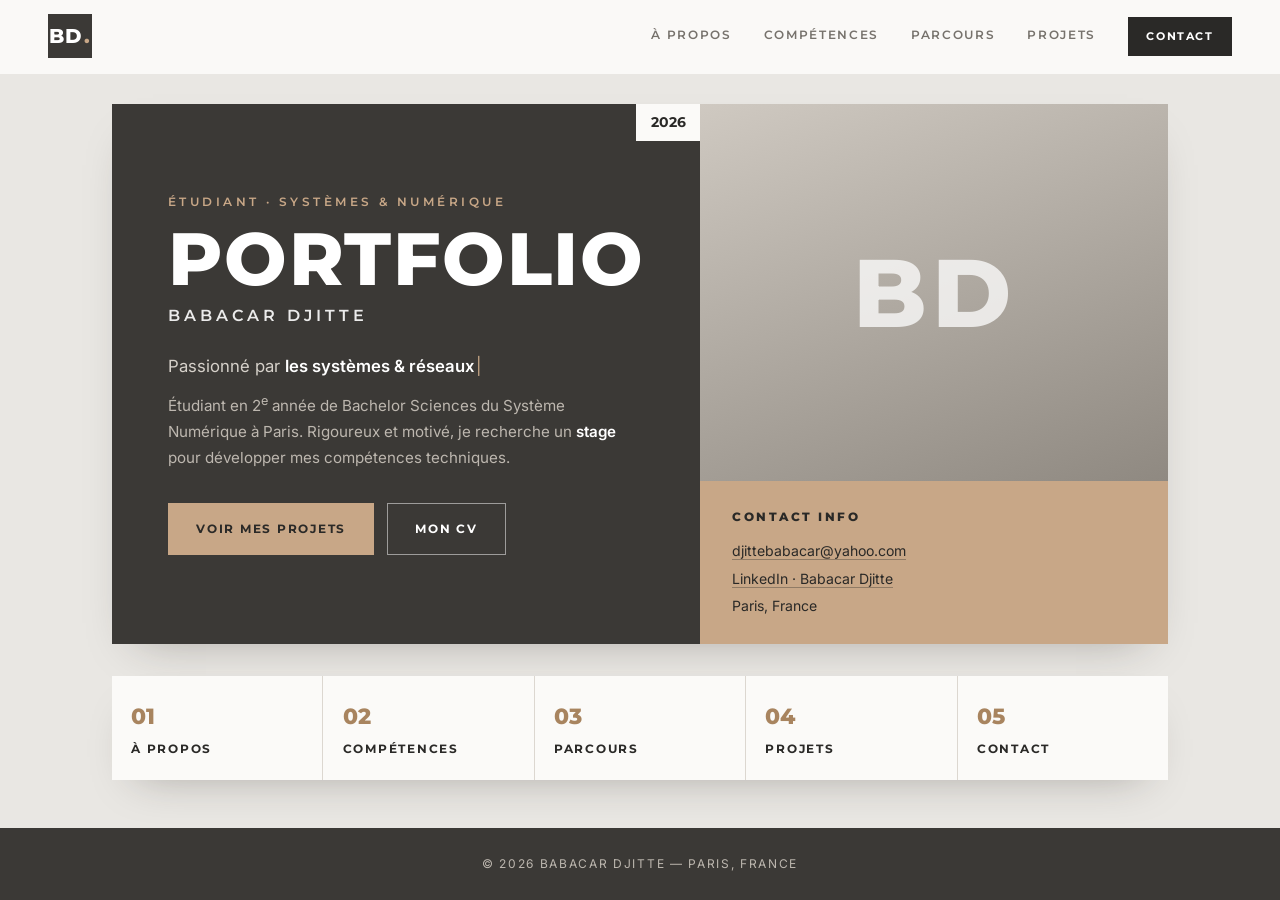
==== index.html @ 2a9e3a07 "Premier envoi du portfolio Site en six pages (accueil, à propos, compétences, parcours, projets, con" ====
<!doctype html>
<html lang="fr">
<head>
  <meta charset="utf-8">
  <meta name="viewport" content="width=device-width, initial-scale=1">
  <title>Babacar Djitte — Portfolio</title>
  <meta name="description" content="Portfolio de Babacar Djitte, étudiant en Bachelor Sciences du Système Numérique : systèmes & réseaux, développement, IA.">
  <link rel="preconnect" href="https://fonts.googleapis.com">
  <link rel="preconnect" href="https://fonts.gstatic.com" crossorigin>
  <link href="https://fonts.googleapis.com/css2?family=Inter:wght@400;500;600&family=Montserrat:wght@600;700;800&display=swap" rel="stylesheet">
  <link rel="stylesheet" href="style.css">
</head>
<body>
  <header class="nav">
    <a href="index.html" class="logo" aria-current="page">BD<span>.</span></a>
    <button class="nav-toggle" aria-label="Ouvrir le menu" aria-expanded="false"><span></span><span></span></button>
    <nav class="nav-links">
      <a href="apropos.html">À propos</a>
      <a href="competences.html">Compétences</a>
      <a href="parcours.html">Parcours</a>
      <a href="projets.html">Projets</a>
      <a href="contact.html" class="btn btn-small">Contact</a>
    </nav>
  </header>

  <main class="cover">
    <section class="cover-sheet">
      <div class="cover-dark">
        <span class="cover-year" id="cover-year">2026</span>
        <p class="eyebrow">Étudiant · Systèmes &amp; numérique</p>
        <h1>Portfolio</h1>
        <p class="cover-name">Babacar Djitte</p>
        <p class="hero-role">Passionné par <span class="typed" data-words='["les systèmes & réseaux","le développement web","l&apos;intelligence artificielle","le support IT"]'>les systèmes &amp; réseaux</span><span class="cursor">|</span></p>
        <p class="hero-text">
          Étudiant en 2<sup>e</sup> année de Bachelor Sciences du Système Numérique à Paris.
          Rigoureux et motivé, je recherche un <strong>stage</strong> pour développer mes compétences techniques.
        </p>
        <div class="hero-cta">
          <a href="projets.html" class="btn">Voir mes projets</a>
          <a href="cv.pdf" class="btn btn-ghost" download="CV_Babacar_Djitte.pdf">Mon CV</a>
        </div>
      </div>

      <div class="cover-side">
        <div class="cover-photo">
          <!-- Ajoute photo.jpg dans le dossier puis remplace la ligne suivante par :
               <img src="photo.jpg" alt="Babacar Djitte"> -->
          <span class="initials">BD</span>
        </div>
        <div class="cover-contact">
          <h3>Contact info</h3>
          <ul class="socials">
            <li><a href="mailto:djittebabacar@yahoo.com">djittebabacar@yahoo.com</a></li>
            <li><a href="https://www.linkedin.com/in/babacar-djitte-8b0a7b388/" target="_blank" rel="noopener">LinkedIn · Babacar Djitte</a></li>
            <li>Paris, France</li>
          </ul>
        </div>
      </div>
    </section>

    <nav class="home-menu" aria-label="Pages du portfolio">
      <a href="apropos.html"><span>01</span>À propos</a>
      <a href="competences.html"><span>02</span>Compétences</a>
      <a href="parcours.html"><span>03</span>Parcours</a>
      <a href="projets.html"><span>04</span>Projets</a>
      <a href="contact.html"><span>05</span>Contact</a>
    </nav>
  </main>

  <footer class="footer">
    <p>© <span id="year"></span> Babacar Djitte — Paris, France</p>
  </footer>
  <script src="script.js"></script>
</body>
</html>
---- style.css ----
/* =========================================================
   Portfolio Babacar Djitte — style « magazine »
   Fond clair, anthracite, accent sable, titres en majuscules
   ========================================================= */
:root {
  --bg: #e9e7e3;        /* fond gris clair autour des pages */
  --paper: #fbfaf8;     /* feuille */
  --ink: #2a2927;       /* texte principal */
  --dark: #3b3936;      /* blocs anthracite */
  --muted: #76726c;     /* texte secondaire */
  --accent: #c8a787;    /* sable */
  --accent-d: #a8845f;  /* sable foncé */
  --line: #dcd7d0;
  --max: 1120px;
  --font: "Inter", system-ui, sans-serif;
  --font-title: "Montserrat", "Inter", sans-serif;
  --shadow: 0 20px 45px -25px rgba(40, 35, 30, .35);
}

* { box-sizing: border-box; margin: 0; padding: 0; }
html { scroll-behavior: smooth; }
body {
  background: var(--bg);
  color: var(--ink);
  font-family: var(--font);
  line-height: 1.7;
  overflow-x: hidden;
  display: flex; flex-direction: column; min-height: 100vh;
}
main { flex: 1; }
a { color: inherit; text-decoration: none; }
ul, ol { list-style: none; }
img { max-width: 100%; display: block; }
strong { font-weight: 600; }
::selection { background: var(--accent); color: #fff; }

/* ===== Boutons ===== */
.btn {
  display: inline-block;
  padding: .9rem 1.7rem;
  background: var(--ink);
  color: #fff;
  font-family: var(--font-title);
  font-size: .78rem; font-weight: 700;
  letter-spacing: .14em; text-transform: uppercase;
  border: 1px solid var(--ink);
  transition: background .2s, color .2s, border-color .2s;
}
.btn:hover { background: var(--accent-d); border-color: var(--accent-d); }
.btn-ghost { background: transparent; color: inherit; border-color: currentColor; }
.btn-ghost:hover { background: #fff; color: var(--ink); border-color: #fff; }
.btn-small { padding: .55rem 1.1rem; font-size: .7rem; }
.btn-big { padding: 1.1rem 2.4rem; }

/* ===== Navigation ===== */
.nav {
  position: fixed; inset: 0 0 auto 0; z-index: 50;
  display: flex; align-items: center; justify-content: space-between;
  padding: .9rem clamp(1rem, 5vw, 3rem);
  background: rgba(251, 250, 248, .94);
  backdrop-filter: blur(10px);
  border-bottom: 1px solid transparent;
  transition: border-color .3s;
}
.nav.scrolled { border-color: var(--line); }
.logo {
  font-family: var(--font-title); font-weight: 800; font-size: 1.25rem; letter-spacing: .06em;
  display: inline-flex; align-items: center; justify-content: center;
  width: 44px; height: 44px; background: var(--dark); color: #fff;
}
.logo span { color: var(--accent); }
.nav-links { display: flex; align-items: center; gap: 2rem; }
.nav-links a:not(.btn) {
  font-family: var(--font-title); font-size: .74rem; font-weight: 600;
  letter-spacing: .14em; text-transform: uppercase; color: var(--muted);
  padding: .3rem 0; border-bottom: 2px solid transparent; transition: .2s;
}
.nav-links a:not(.btn):hover { color: var(--ink); }
.nav-links a.active { color: var(--ink); border-color: var(--accent); }
.nav-toggle { display: none; background: none; border: 0; cursor: pointer; width: 30px; height: 22px; position: relative; }
.nav-toggle span { position: absolute; left: 0; width: 100%; height: 2px; background: var(--ink); transition: .3s; }
.nav-toggle span:first-child { top: 5px; }
.nav-toggle span:last-child { bottom: 5px; }
.nav-toggle[aria-expanded="true"] span:first-child { top: 10px; transform: rotate(45deg); }
.nav-toggle[aria-expanded="true"] span:last-child { bottom: 10px; transform: rotate(-45deg); }

/* ===== Accueil : couverture façon magazine ===== */
.cover {
  max-width: var(--max);
  margin: 6.5rem auto 3rem;
  padding: 0 clamp(1rem, 4vw, 2rem);
}
.cover-sheet {
  display: grid; grid-template-columns: 1.15fr 1fr;
  background: var(--paper);
  box-shadow: var(--shadow);
  min-height: 540px;
}
.cover-dark {
  position: relative;
  background: var(--dark); color: #fff;
  padding: clamp(2rem, 5vw, 3.5rem);
  display: flex; flex-direction: column; justify-content: center;
}
.cover-year {
  position: absolute; top: 0; right: 0;
  background: var(--paper); color: var(--ink);
  font-family: var(--font-title); font-weight: 700; font-size: .85rem;
  padding: .45rem .9rem;
}
.eyebrow {
  font-family: var(--font-title); font-size: .72rem; font-weight: 600;
  letter-spacing: .3em; text-transform: uppercase; color: var(--accent);
}
.cover h1 {
  font-family: var(--font-title); font-weight: 800;
  font-size: clamp(2.6rem, 7vw, 4.6rem);
  line-height: 1; letter-spacing: .02em; text-transform: uppercase;
  margin: .6rem 0 .4rem;
}
.cover-name {
  font-family: var(--font-title); font-weight: 600; font-size: 1rem;
  letter-spacing: .25em; text-transform: uppercase; color: #fff; opacity: .9;
}
.hero-role { font-family: var(--font); font-weight: 400; font-size: 1.05rem; color: #d6d1ca; margin: 1.4rem 0 .6rem; }
.typed { color: #fff; font-weight: 600; }
.cursor { color: var(--accent); animation: blink 1s steps(1) infinite; margin-left: 2px; }
@keyframes blink { 50% { opacity: 0; } }
.hero-text { color: #bdb7af; font-size: .95rem; max-width: 460px; }
.hero-text strong { color: #fff; }
.hero-cta { display: flex; flex-wrap: wrap; gap: .8rem; margin-top: 2rem; }
.cover-dark .btn { background: var(--accent); border-color: var(--accent); color: var(--ink); }
.cover-dark .btn:hover { background: #fff; border-color: #fff; }
.cover-dark .btn-ghost { background: transparent; color: #fff; border-color: rgba(255,255,255,.5); }
.cover-dark .btn-ghost:hover { background: #fff; color: var(--ink); }

.cover-side { display: grid; grid-template-rows: 1fr auto; }
.cover-photo {
  background: linear-gradient(160deg, #cfc9c1, #8f8981);
  display: grid; place-items: center; position: relative; overflow: hidden;
}
.cover-photo img { width: 100%; height: 100%; object-fit: cover; filter: grayscale(1); }
.cover-photo .initials {
  font-family: var(--font-title); font-weight: 800; font-size: 6rem; color: rgba(255,255,255,.75); letter-spacing: .05em;
}
.cover-contact { background: var(--accent); color: var(--ink); padding: 1.6rem 2rem; }
.cover-contact h3 {
  font-family: var(--font-title); font-size: .78rem; font-weight: 800;
  letter-spacing: .2em; text-transform: uppercase; margin-bottom: .7rem;
}
.socials { display: grid; gap: .25rem; font-size: .88rem; }
.socials a { border-bottom: 1px solid rgba(42,41,39,.35); transition: border-color .2s; }
.socials a:hover { border-color: var(--ink); }

.home-menu {
  display: grid; grid-template-columns: repeat(5, 1fr);
  gap: 1px; background: var(--line);
  margin-top: 2rem; box-shadow: var(--shadow);
}
.home-menu a {
  background: var(--paper); padding: 1.3rem 1.2rem;
  font-family: var(--font-title); font-weight: 700; font-size: .78rem;
  letter-spacing: .14em; text-transform: uppercase; transition: .2s;
}
.home-menu a span { display: block; color: var(--accent-d); font-size: 1.4rem; font-weight: 800; letter-spacing: 0; margin-bottom: .2rem; }
.home-menu a:hover { background: var(--dark); color: #fff; }
.home-menu a:hover span { color: var(--accent); }

/* ===== Pages intérieures : une « double page » de magazine ===== */
.section {
  position: relative;
  max-width: var(--max);
  margin: 6.5rem auto 3rem;
  padding: clamp(2.4rem, 5vw, 4rem) clamp(1.4rem, 5vw, 4rem);
  background: var(--paper);
  box-shadow: var(--shadow);
}
/* Les deux bandes décoratives en haut de page (anthracite + sable) */
.section::before {
  content: ""; position: absolute; top: 0; left: clamp(1.4rem, 5vw, 4rem); right: clamp(1.4rem, 5vw, 4rem); height: 14px;
  background: linear-gradient(90deg, var(--dark) 0 32%, transparent 32% 75%, var(--accent) 75% 100%);
}
.section::after { content: ""; display: block; clear: both; }

.section-title {
  font-family: var(--font-title); font-weight: 800;
  font-size: clamp(1.6rem, 4vw, 2.3rem);
  text-transform: uppercase; letter-spacing: .04em; line-height: 1.1;
  display: flex; align-items: baseline; gap: .9rem;
  margin: .8rem 0 2.6rem;
}
.section-title span { color: var(--accent-d); font-size: .55em; letter-spacing: .1em; }
.section-title::after { content: ""; flex: 1; max-width: 220px; height: 2px; background: var(--accent); align-self: center; }
.section-title.center { justify-content: center; }
.section-title.center::after { display: none; }

.reveal { opacity: 0; transform: translateY(30px); transition: opacity .7s, transform .7s; }
.reveal.visible, .page .reveal { opacity: 1; transform: none; }

.card {
  background: #fff;
  border: 1px solid var(--line);
  padding: 1.6rem;
  transition: border-color .25s, box-shadow .25s;
}
.card:hover { border-color: var(--accent); box-shadow: 0 12px 30px -20px rgba(40,35,30,.4); }
.card h3 {
  font-family: var(--font-title); font-weight: 800; font-size: .85rem;
  letter-spacing: .16em; text-transform: uppercase; margin-bottom: 1rem;
  padding-bottom: .7rem; border-bottom: 2px solid var(--accent); display: inline-block;
}

/* ===== À propos ===== */
.about { display: grid; grid-template-columns: 1.4fr 1fr; gap: 3.5rem; align-items: center; }
.about-text p { color: var(--muted); margin-bottom: 1rem; }
.about-text strong { color: var(--ink); }
.stats { display: grid; grid-template-columns: repeat(3, 1fr); margin-top: 2rem; border-top: 1px solid var(--line); }
.stats div { padding: 1.2rem 1rem 0 0; }
.stats strong { display: block; font-family: var(--font-title); font-weight: 800; font-size: 2.4rem; color: var(--accent-d); line-height: 1; }
.stats span { color: var(--muted); font-size: .78rem; text-transform: uppercase; letter-spacing: .08em; }
.about-photo { position: relative; max-width: 330px; width: 100%; justify-self: center; }
.about-photo::before {
  content: ""; position: absolute; inset: 22px -22px -22px 22px; background: var(--accent); z-index: 0;
}
.about-photo img, .photo-placeholder { position: relative; z-index: 1; aspect-ratio: 4 / 5; width: 100%; object-fit: cover; filter: grayscale(1); }
.photo-placeholder {
  display: grid; place-items: center;
  background: linear-gradient(160deg, #57534e, var(--dark));
  font-family: var(--font-title); font-size: 4.5rem; font-weight: 800; color: rgba(255,255,255,.8);
}

/* ===== Compétences ===== */
.skills { display: grid; grid-template-columns: repeat(auto-fit, minmax(230px, 1fr)); gap: 1.2rem; }
.tags { display: flex; flex-wrap: wrap; gap: .45rem; }
.tags li {
  padding: .3rem .75rem; font-size: .8rem;
  background: var(--bg); color: var(--ink); border-left: 3px solid var(--accent);
}
.tags.small li { font-size: .72rem; padding: .2rem .6rem; }

/* ===== Parcours ===== */
.timeline { position: relative; padding-left: 2.2rem; border-left: 2px solid var(--line); }
.timeline li { position: relative; margin-bottom: 2.6rem; }
.timeline li:last-child { margin-bottom: 0; }
.timeline li::before {
  content: ""; position: absolute; left: calc(-2.2rem - 8px); top: .35rem;
  width: 14px; height: 14px; background: var(--accent); border: 3px solid var(--paper);
  outline: 1px solid var(--accent);
}
.timeline time {
  font-family: var(--font-title); font-weight: 700; font-size: .72rem;
  letter-spacing: .18em; text-transform: uppercase; color: var(--accent-d);
}
.timeline h3 { font-family: var(--font-title); font-weight: 800; font-size: 1.15rem; text-transform: uppercase; letter-spacing: .02em; margin: .25rem 0; }
.timeline .where { color: var(--ink); font-weight: 500; font-size: .95rem; }
.timeline p { color: var(--muted); }

/* ===== Projets ===== */
.filters { display: flex; flex-wrap: wrap; gap: 1.6rem; margin-bottom: 2rem; border-bottom: 1px solid var(--line); }
.filters button {
  background: none; border: 0; border-bottom: 2px solid transparent; margin-bottom: -1px;
  padding: .5rem 0; cursor: pointer;
  font-family: var(--font-title); font-weight: 700; font-size: .72rem; letter-spacing: .16em; text-transform: uppercase;
  color: var(--muted); transition: .2s;
}
.filters button:hover { color: var(--ink); }
.filters button.active { color: var(--ink); border-color: var(--accent); }
.projects { display: grid; grid-template-columns: repeat(auto-fill, minmax(270px, 1fr)); gap: 1.4rem; }
.project { display: flex; flex-direction: column; padding: 0; }
.project > *:not(.project-thumb) { margin-left: 1.6rem; margin-right: 1.6rem; }
.project > :last-child { margin-bottom: 1.6rem; }
.project.hidden { display: none; }
.project-thumb {
  height: 170px; margin-bottom: 1.4rem;
  background: var(--dark);
  display: grid; place-items: center; font-size: 3rem; filter: grayscale(1) contrast(1.1);
  position: relative;
}
.project:nth-child(2) .project-thumb { background: var(--accent); }
.project:nth-child(3) .project-thumb { background: #8d877f; }
.project-kind {
  color: var(--accent-d); font-family: var(--font-title); font-size: .68rem; font-weight: 700;
  text-transform: uppercase; letter-spacing: .2em; margin-bottom: .3rem;
}
.project h3 { border: 0; padding: 0; display: block; letter-spacing: .06em; font-size: 1rem; margin-bottom: .6rem; }
.project p { color: var(--muted); font-size: .93rem; margin-bottom: 1rem; }
.bullets { margin-bottom: 1.2rem; display: grid; gap: .45rem; }
.bullets li { position: relative; padding-left: 1.1rem; color: var(--muted); font-size: .88rem; }
.bullets li::before { content: ""; position: absolute; left: 0; top: .6em; width: 6px; height: 6px; background: var(--accent); }
.bullets strong { color: var(--ink); }
.project.featured { grid-column: span 2; display: grid; grid-template-columns: 1fr 1.3fr; }
.project.featured .project-thumb { grid-row: 1 / span 6; height: auto; min-height: 100%; margin: 0; }
.project.featured > *:not(.project-thumb) { grid-column: 2; }
.project.featured .project-kind { margin-top: 1.6rem; }

/* ===== Contact ===== */
.contact { text-align: center; background: var(--dark); color: #fff; max-width: 820px; }
.contact::before { background: linear-gradient(90deg, var(--accent) 0 32%, transparent 32% 75%, var(--paper) 75% 100%); }
.contact .section-title { color: #fff; }
.contact .section-title span { color: var(--accent); }
.contact p { color: #cfc9c1; font-size: 1.05rem; margin: 0 auto 2.2rem; max-width: 560px; }
.contact p strong { color: #fff; }
.contact .btn { background: var(--accent); border-color: var(--accent); color: var(--ink); }
.contact .btn:hover { background: #fff; border-color: #fff; }
.contact .contact-mail { margin: 1.2rem auto 0; font-size: .92rem; }
.contact .contact-mail a { border-bottom: 1px solid var(--accent); }
.page-center { display: flex; align-items: center; }
.page-center .section { width: 100%; }

/* ===== Lien « page suivante » ===== */
.next-page {
  display: inline-flex; flex-direction: column; align-items: flex-end; float: right; margin-top: 3.5rem;
  font-family: var(--font-title); font-weight: 800; font-size: 1.1rem; text-transform: uppercase; letter-spacing: .06em;
  transition: color .2s;
}
.next-page small { font-family: var(--font); font-weight: 400; font-size: .72rem; letter-spacing: .18em; color: var(--muted); }
.next-page:hover { color: var(--accent-d); }

/* ===== Pied de page ===== */
.footer {
  background: var(--dark); color: #bdb7af; text-align: center; padding: 1.6rem 1rem;
  font-size: .75rem; letter-spacing: .14em; text-transform: uppercase;
}

/* ===== Responsive ===== */
@media (max-width: 860px) {
  .nav-toggle { display: block; }
  .nav-links {
    position: fixed; top: 62px; left: 0; right: 0;
    flex-direction: column; gap: 1.3rem; padding: 2rem;
    background: var(--paper); border-bottom: 1px solid var(--line);
    transform: translateY(-130%); transition: transform .35s;
  }
  .nav-links.open { transform: none; }
  .cover-sheet { grid-template-columns: 1fr; }
  .cover-photo { min-height: 240px; }
  .home-menu { grid-template-columns: repeat(2, 1fr); }
  .home-menu a:last-child { grid-column: span 2; }
  .about { grid-template-columns: 1fr; }
  .about-photo { max-width: 230px; order: -1; margin-bottom: 1rem; }
  .project.featured { grid-column: auto; display: flex; }
  .project.featured .project-thumb { height: 170px; margin-bottom: 1.4rem; }
  .project.featured .project-kind { margin-top: 0; }
  .section, .cover { margin-left: 1rem; margin-right: 1rem; }
  .cover { padding: 0; margin-top: 5.5rem; }
  .section { margin-top: 5.5rem; }
}

@media (prefers-reduced-motion: reduce) {
  *, *::before, *::after { animation: none !important; transition: none !important; }
  .reveal { opacity: 1; transform: none; }
}

/* ===== QR codes (page Contact) ===== */
.qr-codes { display: flex; justify-content: center; flex-wrap: wrap; gap: 1.6rem; margin-top: 2.6rem; padding-top: 2.2rem; border-top: 1px solid rgba(255,255,255,.12); }
.qr-codes figure { display: grid; gap: .6rem; justify-items: center; }
.qr-codes img { width: 180px; height: auto; box-shadow: 0 14px 30px -18px rgba(0,0,0,.6); }
.qr-codes figcaption { font-family: var(--font-title); font-size: .68rem; font-weight: 700; letter-spacing: .16em; text-transform: uppercase; }
.qr-codes figcaption a { color: var(--accent); border-bottom: 1px solid var(--accent); }
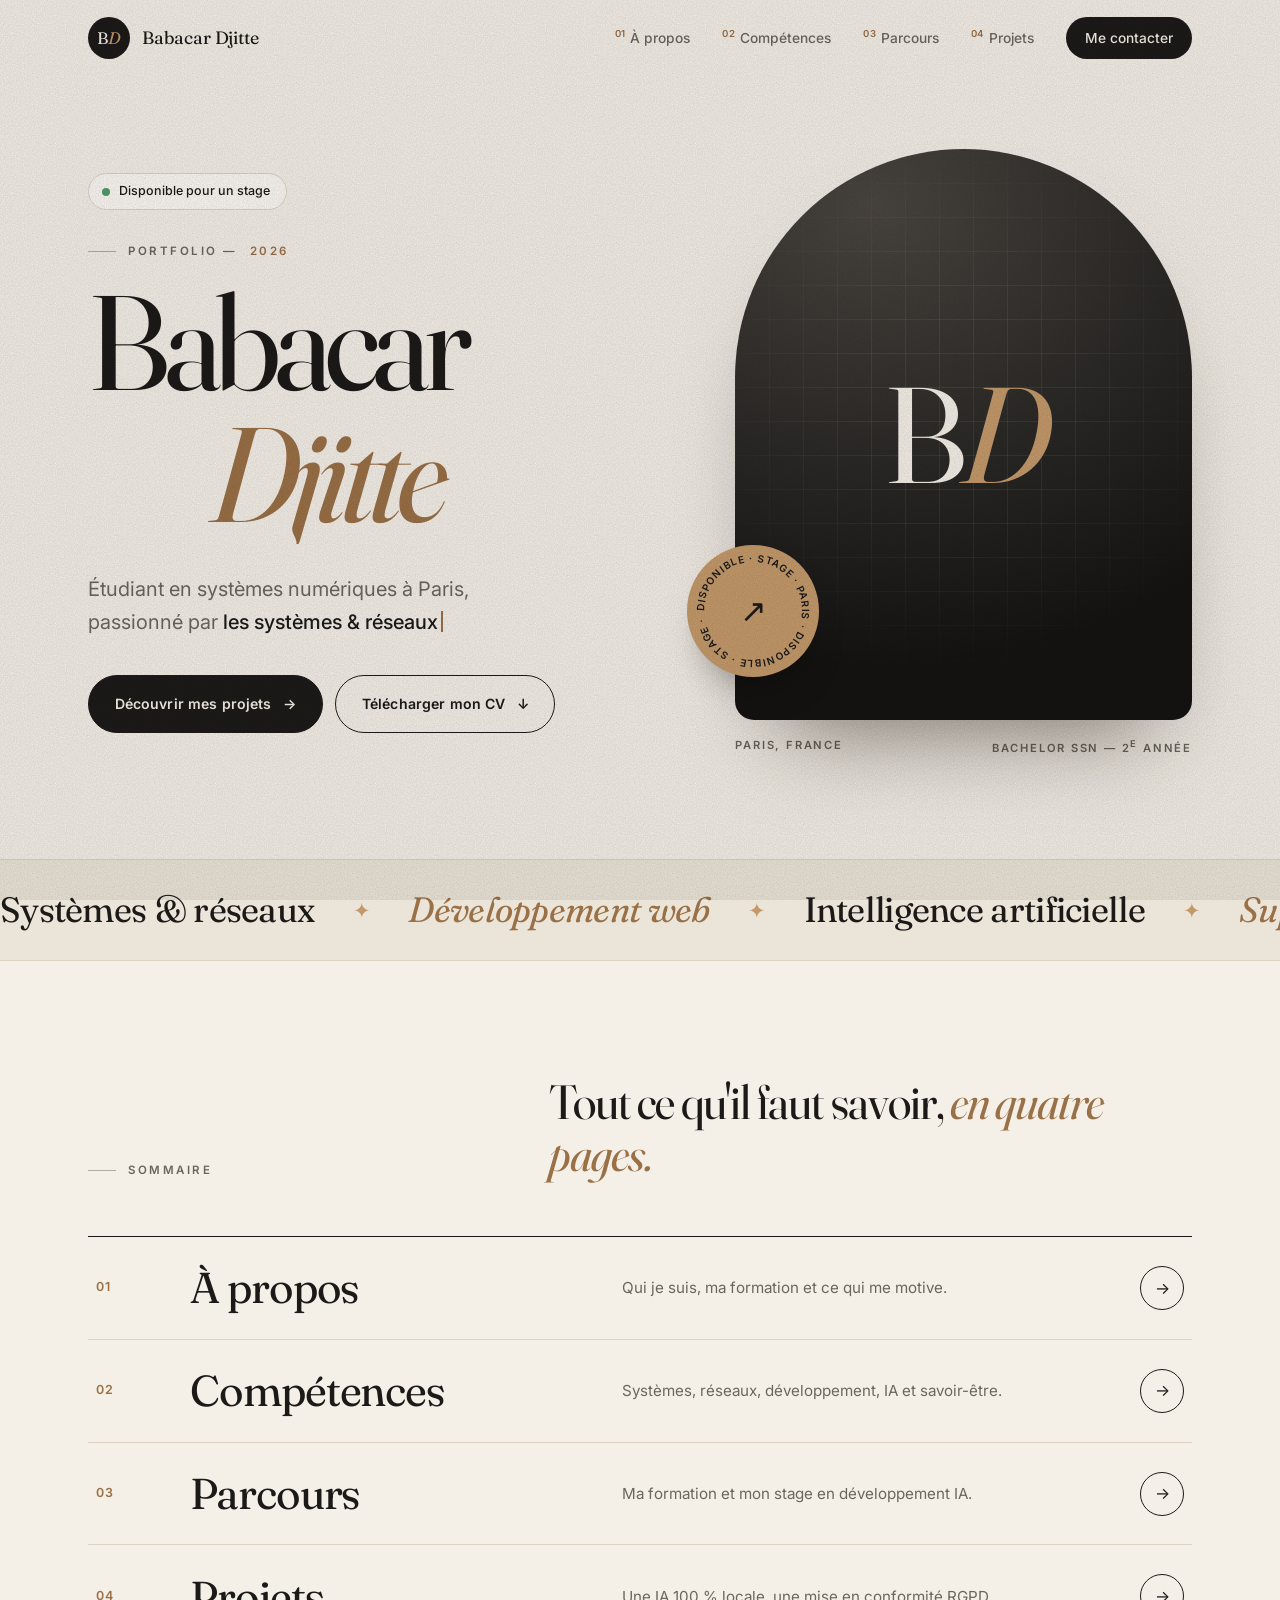
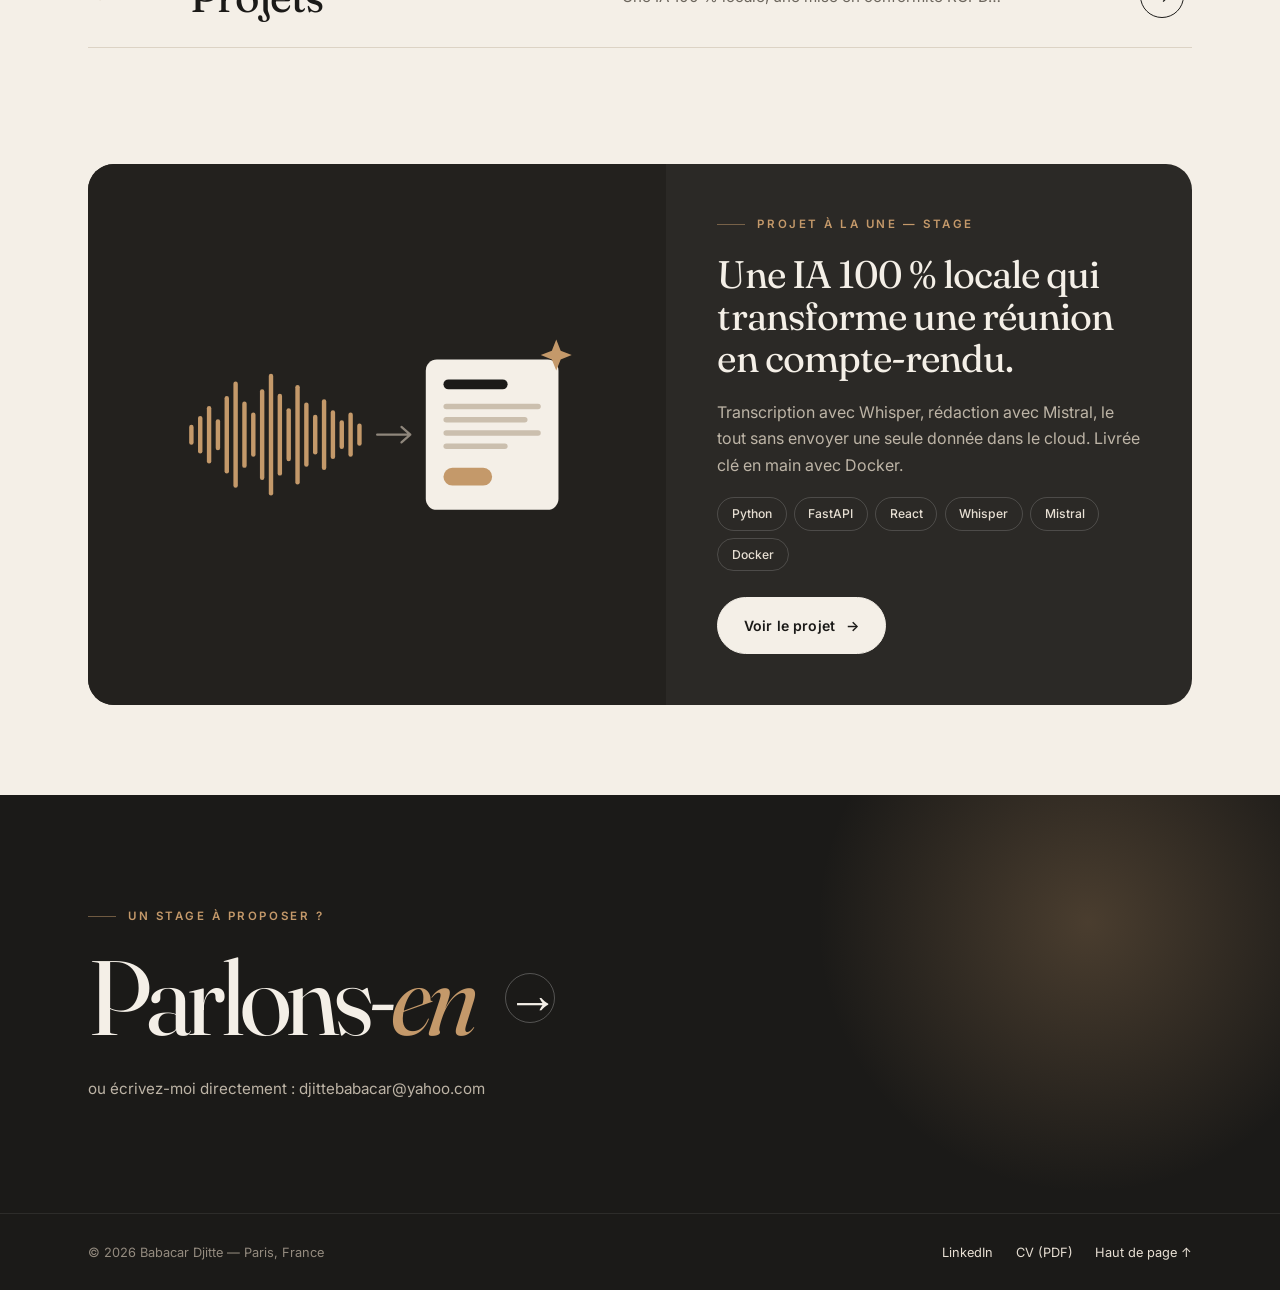
==== commit 1eb364f8: "Refonte visuelle : direction artistique éditoriale - Typographie Fraunces (serif) + Inter, papier cr" ====
--- a/index.html
+++ b/index.html
@@ -2,73 +2,162 @@
 <html lang="fr">
 <head>
   <meta charset="utf-8">
-  <meta name="viewport" content="width=device-width, initial-scale=1">
+  <meta name="viewport" content="width=device-width, initial-scale=1, viewport-fit=cover">
+  <meta name="theme-color" content="#f4efe7">
   <title>Babacar Djitte — Portfolio</title>
-  <meta name="description" content="Portfolio de Babacar Djitte, étudiant en Bachelor Sciences du Système Numérique : systèmes & réseaux, développement, IA.">
+  <meta name="description" content="Portfolio de Babacar Djitte, étudiant en Bachelor Sciences du Système Numérique à Paris : systèmes & réseaux, développement, IA. À la recherche d'un stage.">
+  <meta property="og:type" content="website">
+  <meta property="og:site_name" content="Babacar Djitte — Portfolio">
+  <meta property="og:title" content="Babacar Djitte — Portfolio">
+  <meta property="og:description" content="Étudiant en systèmes numériques à Paris : systèmes & réseaux, développement, IA. À la recherche d'un stage.">
+  <meta property="og:url" content="https://babacardjitte38-cyber.github.io/">
+  <meta property="og:image" content="https://babacardjitte38-cyber.github.io/og-image.png">
+  <meta property="og:image:width" content="1200">
+  <meta property="og:image:height" content="630">
+  <meta name="twitter:card" content="summary_large_image">
+  <link rel="icon" href="favicon.svg" type="image/svg+xml">
+  <link rel="apple-touch-icon" href="apple-touch-icon.png">
   <link rel="preconnect" href="https://fonts.googleapis.com">
   <link rel="preconnect" href="https://fonts.gstatic.com" crossorigin>
-  <link href="https://fonts.googleapis.com/css2?family=Inter:wght@400;500;600&family=Montserrat:wght@600;700;800&display=swap" rel="stylesheet">
+  <link href="https://fonts.googleapis.com/css2?family=Fraunces:ital,opsz,wght@0,9..144,400;0,9..144,500;1,9..144,400&family=Inter:wght@400;500;600&display=swap" rel="stylesheet">
   <link rel="stylesheet" href="style.css">
+  <script>document.documentElement.classList.add("js")</script>
 </head>
 <body>
+  <div class="progress" aria-hidden="true"></div>
+
   <header class="nav">
-    <a href="index.html" class="logo" aria-current="page">BD<span>.</span></a>
-    <button class="nav-toggle" aria-label="Ouvrir le menu" aria-expanded="false"><span></span><span></span></button>
-    <nav class="nav-links">
-      <a href="apropos.html">À propos</a>
-      <a href="competences.html">Compétences</a>
-      <a href="parcours.html">Parcours</a>
-      <a href="projets.html">Projets</a>
-      <a href="contact.html" class="btn btn-small">Contact</a>
-    </nav>
+    <div class="nav-inner wrap">
+      <a href="index.html" class="brand" aria-current="page">
+        <span class="brand-mark">B<em>D</em></span>
+        <span class="brand-name">Babacar Djitte</span>
+      </a>
+      <nav class="nav-links" id="menu" aria-label="Navigation principale">
+        <a href="apropos.html"><sup>01</sup>À propos</a>
+        <a href="competences.html"><sup>02</sup>Compétences</a>
+        <a href="parcours.html"><sup>03</sup>Parcours</a>
+        <a href="projets.html"><sup>04</sup>Projets</a>
+        <a href="contact.html" class="nav-cta">Me contacter</a>
+      </nav>
+      <button class="nav-toggle" aria-label="Ouvrir le menu" aria-expanded="false" aria-controls="menu"><span></span><span></span></button>
+    </div>
   </header>
 
-  <main class="cover">
-    <section class="cover-sheet">
-      <div class="cover-dark">
-        <span class="cover-year" id="cover-year">2026</span>
-        <p class="eyebrow">Étudiant · Systèmes &amp; numérique</p>
-        <h1>Portfolio</h1>
-        <p class="cover-name">Babacar Djitte</p>
-        <p class="hero-role">Passionné par <span class="typed" data-words='["les systèmes & réseaux","le développement web","l&apos;intelligence artificielle","le support IT"]'>les systèmes &amp; réseaux</span><span class="cursor">|</span></p>
-        <p class="hero-text">
-          Étudiant en 2<sup>e</sup> année de Bachelor Sciences du Système Numérique à Paris.
-          Rigoureux et motivé, je recherche un <strong>stage</strong> pour développer mes compétences techniques.
+  <main>
+    <!-- ===== Hero ===== -->
+    <section class="hero wrap">
+      <div class="hero-text">
+        <p class="badge"><span class="dot"></span>Disponible pour un stage</p>
+        <p class="kicker">Portfolio — <span id="cover-year">2026</span></p>
+        <h1 class="hero-title">
+          <span class="line"><span>Babacar</span></span>
+          <span class="line"><span><em>Djitte</em></span></span>
+        </h1>
+        <p class="hero-role">
+          Étudiant en systèmes numériques à Paris,<br>
+          passionné par <span class="typed" data-words='["les systèmes & réseaux","le développement web","l&apos;intelligence artificielle","le support IT"]'>les systèmes &amp; réseaux</span><span class="cursor" aria-hidden="true"></span>
         </p>
         <div class="hero-cta">
-          <a href="projets.html" class="btn">Voir mes projets</a>
-          <a href="cv.pdf" class="btn btn-ghost" download="CV_Babacar_Djitte.pdf">Mon CV</a>
+          <a href="projets.html" class="btn">Découvrir mes projets <i>→</i></a>
+          <a href="cv.pdf" class="btn btn-line" download="CV_Babacar_Djitte.pdf">Télécharger mon CV <i>↓</i></a>
         </div>
       </div>
 
-      <div class="cover-side">
-        <div class="cover-photo">
-          <!-- Ajoute photo.jpg dans le dossier puis remplace la ligne suivante par :
+      <figure class="hero-visual">
+        <div class="portrait">
+          <!-- Pour ajouter ta photo : mets photo.jpg dans le dossier et ajoute ici
                <img src="photo.jpg" alt="Babacar Djitte"> -->
-          <span class="initials">BD</span>
+          <span class="portrait-grid" aria-hidden="true"></span>
+          <span class="portrait-mono" aria-hidden="true">B<em>D</em></span>
         </div>
-        <div class="cover-contact">
-          <h3>Contact info</h3>
-          <ul class="socials">
-            <li><a href="mailto:djittebabacar@yahoo.com">djittebabacar@yahoo.com</a></li>
-            <li><a href="https://www.linkedin.com/in/babacar-djitte-8b0a7b388/" target="_blank" rel="noopener">LinkedIn · Babacar Djitte</a></li>
-            <li>Paris, France</li>
-          </ul>
-        </div>
-      </div>
+        <figcaption><span>Paris, France</span><span>Bachelor SSN — 2<sup>e</sup> année</span></figcaption>
+        <a href="contact.html" class="stamp" aria-label="Me contacter pour un stage">
+          <svg viewBox="0 0 132 132" aria-hidden="true">
+            <defs><path id="stamp-circle" d="M66,66 m-49,0 a49,49 0 1,1 98,0 a49,49 0 1,1 -98,0"/></defs>
+            <text><textPath href="#stamp-circle" textLength="300" lengthAdjust="spacing">Disponible · Stage · Paris · Disponible · Stage ·</textPath></text>
+          </svg>
+          <b>↗</b>
+        </a>
+      </figure>
     </section>
 
-    <nav class="home-menu" aria-label="Pages du portfolio">
-      <a href="apropos.html"><span>01</span>À propos</a>
-      <a href="competences.html"><span>02</span>Compétences</a>
-      <a href="parcours.html"><span>03</span>Parcours</a>
-      <a href="projets.html"><span>04</span>Projets</a>
-      <a href="contact.html"><span>05</span>Contact</a>
-    </nav>
+    <!-- ===== Bandeau défilant ===== -->
+    <div class="marquee" aria-hidden="true">
+      <div class="marquee-track">
+        <span>Systèmes &amp; réseaux <i>✦</i> <em>Développement web</em> <i>✦</i> Intelligence artificielle <i>✦</i> <em>Support IT</em> <i>✦</i> Bases de données <i>✦</i> <em>Docker</em> <i>✦</i></span>
+        <span>Systèmes &amp; réseaux <i>✦</i> <em>Développement web</em> <i>✦</i> Intelligence artificielle <i>✦</i> <em>Support IT</em> <i>✦</i> Bases de données <i>✦</i> <em>Docker</em> <i>✦</i></span>
+      </div>
+    </div>
+
+    <!-- ===== Sommaire ===== -->
+    <section class="section wrap">
+      <div class="section-head">
+        <div class="reveal">
+          <p class="kicker">Sommaire</p>
+        </div>
+        <h2 class="display-sm reveal" data-d="1">Tout ce qu'il faut savoir, <em>en quatre pages.</em></h2>
+      </div>
+      <ol class="toc-list">
+        <li class="reveal"><a href="apropos.html"><span class="toc-num">01</span><span class="toc-title">À propos</span><span class="toc-desc">Qui je suis, ma formation et ce qui me motive.</span><span class="toc-arrow">→</span></a></li>
+        <li class="reveal" data-d="1"><a href="competences.html"><span class="toc-num">02</span><span class="toc-title">Compétences</span><span class="toc-desc">Systèmes, réseaux, développement, IA et savoir-être.</span><span class="toc-arrow">→</span></a></li>
+        <li class="reveal" data-d="2"><a href="parcours.html"><span class="toc-num">03</span><span class="toc-title">Parcours</span><span class="toc-desc">Ma formation et mon stage en développement IA.</span><span class="toc-arrow">→</span></a></li>
+        <li class="reveal" data-d="3"><a href="projets.html"><span class="toc-num">04</span><span class="toc-title">Projets</span><span class="toc-desc">Une IA 100 % locale, une mise en conformité RGPD…</span><span class="toc-arrow">→</span></a></li>
+      </ol>
+    </section>
+
+    <!-- ===== Projet à la une ===== -->
+    <section class="wrap">
+      <a href="projets.html" class="feature-card on-dark reveal">
+        <div class="feature-visual">
+          <svg viewBox="0 0 400 240" role="img" aria-label="Onde sonore transformée en compte-rendu écrit">
+            <g fill="#c4996a">
+              <rect x="30" y="111" width="4" height="18" rx="2"/><rect x="38" y="103" width="4" height="34" rx="2"/>
+              <rect x="46" y="94" width="4" height="52" rx="2"/><rect x="54" y="106" width="4" height="28" rx="2"/>
+              <rect x="62" y="85" width="4" height="70" rx="2"/><rect x="70" y="72" width="4" height="96" rx="2"/>
+              <rect x="78" y="90" width="4" height="60" rx="2"/><rect x="86" y="100" width="4" height="40" rx="2"/>
+              <rect x="94" y="79" width="4" height="82" rx="2"/><rect x="102" y="65" width="4" height="110" rx="2"/>
+              <rect x="110" y="83" width="4" height="74" rx="2"/><rect x="118" y="96" width="4" height="48" rx="2"/>
+              <rect x="126" y="75" width="4" height="90" rx="2"/><rect x="134" y="91" width="4" height="58" rx="2"/>
+              <rect x="142" y="102" width="4" height="36" rx="2"/><rect x="150" y="88" width="4" height="64" rx="2"/>
+              <rect x="158" y="98" width="4" height="44" rx="2"/><rect x="166" y="107" width="4" height="26" rx="2"/>
+              <rect x="174" y="100" width="4" height="40" rx="2"/><rect x="182" y="110" width="4" height="20" rx="2"/>
+            </g>
+            <path d="M200 120h30m-8-7 8 7-8 7" fill="none" stroke="#8f877c" stroke-width="2" stroke-linecap="round" stroke-linejoin="round"/>
+            <rect x="244" y="52" width="120" height="136" rx="10" fill="#f4efe7"/>
+            <rect x="260" y="70" width="58" height="9" rx="4.5" fill="#1b1a18"/>
+            <g fill="#cbbfae">
+              <rect x="260" y="92" width="88" height="5" rx="2.5"/><rect x="260" y="104" width="76" height="5" rx="2.5"/>
+              <rect x="260" y="116" width="88" height="5" rx="2.5"/><rect x="260" y="128" width="58" height="5" rx="2.5"/>
+            </g>
+            <rect x="260" y="150" width="44" height="16" rx="8" fill="#c4996a"/>
+            <path d="M362 34l4 10 10 4-10 4-4 10-4-10-10-4 10-4z" fill="#c4996a"/>
+          </svg>
+        </div>
+        <div class="feature-body">
+          <p class="kicker">Projet à la une — Stage</p>
+          <h3>Une IA 100 % locale qui transforme une réunion en compte-rendu.</h3>
+          <p>Transcription avec Whisper, rédaction avec Mistral, le tout sans envoyer une seule donnée dans le cloud. Livrée clé en main avec Docker.</p>
+          <ul class="chips"><li>Python</li><li>FastAPI</li><li>React</li><li>Whisper</li><li>Mistral</li><li>Docker</li></ul>
+          <span class="btn btn-light">Voir le projet <i>→</i></span>
+        </div>
+      </a>
+    </section>
   </main>
 
+  <!-- ===== Bandeau contact ===== -->
+  <section class="cta-band">
+    <div class="wrap">
+      <p class="kicker">Un stage à proposer ?</p>
+      <a href="contact.html" class="cta-big"><span>Parlons-<em>en</em></span> <i>→</i></a>
+      <p class="mail">ou écrivez-moi directement : <a class="u" href="mailto:djittebabacar@yahoo.com">djittebabacar@yahoo.com</a></p>
+    </div>
+  </section>
+
   <footer class="footer">
-    <p>© <span id="year"></span> Babacar Djitte — Paris, France</p>
+    <div class="wrap">
+      <p>© <span id="year"></span> Babacar Djitte — Paris, France</p>
+      <nav aria-label="Liens"><a class="u" href="https://www.linkedin.com/in/babacar-djitte-8b0a7b388/" target="_blank" rel="noopener">LinkedIn</a><a class="u" href="cv.pdf" download="CV_Babacar_Djitte.pdf">CV (PDF)</a><a class="u" href="#" data-top>Haut de page ↑</a></nav>
+    </div>
   </footer>
   <script src="script.js"></script>
 </body>
--- a/style.css
+++ b/style.css
@@ -1,359 +1,609 @@
 /* =========================================================
-   Portfolio Babacar Djitte — style « magazine »
-   Fond clair, anthracite, accent sable, titres en majuscules
+   Portfolio — Babacar Djitte
+   Direction artistique : magazine éditorial haut de gamme
+   Serif « Fraunces » + « Inter », papier crème, encre, sable
    ========================================================= */
+
 :root {
-  --bg: #e9e7e3;        /* fond gris clair autour des pages */
-  --paper: #fbfaf8;     /* feuille */
-  --ink: #2a2927;       /* texte principal */
-  --dark: #3b3936;      /* blocs anthracite */
-  --muted: #76726c;     /* texte secondaire */
-  --accent: #c8a787;    /* sable */
-  --accent-d: #a8845f;  /* sable foncé */
-  --line: #dcd7d0;
-  --max: 1120px;
-  --font: "Inter", system-ui, sans-serif;
-  --font-title: "Montserrat", "Inter", sans-serif;
-  --shadow: 0 20px 45px -25px rgba(40, 35, 30, .35);
-}
-
-* { box-sizing: border-box; margin: 0; padding: 0; }
-html { scroll-behavior: smooth; }
+  --paper: #f4efe7;
+  --paper-2: #ebe4d8;
+  --card: #fbf8f3;
+  --ink: #1b1a18;
+  --ink-2: #2b2926;
+  --muted: #6c665d;
+  --line: #dcd3c5;
+  --sand: #c4996a;
+  --sand-deep: #9a7046;
+  --sand-soft: #eadbc6;
+  --green: #4f9d69;
+
+  --serif: "Fraunces", Georgia, "Times New Roman", serif;
+  --sans: "Inter", system-ui, -apple-system, "Segoe UI", sans-serif;
+  --wrap: 1200px;
+  --gutter: clamp(1.25rem, 4vw, 3rem);
+  --ease: cubic-bezier(.2, .7, .1, 1);
+}
+
+/* ---------- Base ---------- */
+*, *::before, *::after { box-sizing: border-box; margin: 0; padding: 0; }
+html { scroll-behavior: smooth; -webkit-text-size-adjust: 100%; }
 body {
-  background: var(--bg);
+  background: var(--paper);
   color: var(--ink);
-  font-family: var(--font);
-  line-height: 1.7;
+  font-family: var(--sans);
+  font-size: 1rem;
+  line-height: 1.65;
+  -webkit-font-smoothing: antialiased;
   overflow-x: hidden;
   display: flex; flex-direction: column; min-height: 100vh;
 }
-main { flex: 1; }
+/* grain de papier */
+body::before {
+  content: ""; position: fixed; inset: 0; z-index: 100; pointer-events: none;
+  opacity: .28; mix-blend-mode: multiply;
+  background-image: url("data:image/svg+xml,%3Csvg xmlns='http://www.w3.org/2000/svg' width='160' height='160'%3E%3Cfilter id='n'%3E%3CfeTurbulence type='fractalNoise' baseFrequency='.9' numOctaves='2' stitchTiles='stitch'/%3E%3CfeColorMatrix values='0 0 0 0 0 0 0 0 0 0 0 0 0 0 0 0 0 0 .5 0'/%3E%3C/filter%3E%3Crect width='100%25' height='100%25' filter='url(%23n)'/%3E%3C/svg%3E");
+}
+main { flex: 1; animation: pagein .7s var(--ease) both; }
+body.leaving main { opacity: 0; transform: translateY(-8px); transition: opacity .25s, transform .25s; }
+@keyframes pagein { from { opacity: 0; transform: translateY(10px); } to { opacity: 1; transform: none; } }
+
 a { color: inherit; text-decoration: none; }
 ul, ol { list-style: none; }
-img { max-width: 100%; display: block; }
+img, svg { display: block; max-width: 100%; }
+em { font-style: italic; }
 strong { font-weight: 600; }
-::selection { background: var(--accent); color: #fff; }
-
-/* ===== Boutons ===== */
+::selection { background: var(--sand); color: #fff; }
+a, button { -webkit-tap-highlight-color: transparent; }
+:focus-visible { outline: 2px solid var(--sand-deep); outline-offset: 3px; border-radius: 4px; }
+body.menu-open { overflow: hidden; }
+
+.wrap { width: 100%; max-width: var(--wrap); margin-inline: auto; padding-inline: var(--gutter); }
+.section { padding-block: clamp(4rem, 9vw, 7.5rem); }
+
+/* ---------- Typographie ---------- */
+.kicker {
+  display: flex; align-items: center; gap: .75rem;
+  font-size: .72rem; font-weight: 600; letter-spacing: .22em; text-transform: uppercase;
+  color: var(--muted);
+}
+.kicker::before { content: ""; width: 28px; height: 1px; background: currentColor; opacity: .5; }
+.kicker span { color: var(--sand-deep); }
+.display {
+  font-family: var(--serif); font-weight: 400;
+  font-size: clamp(2.5rem, 6.4vw, 5rem);
+  line-height: 1.03; letter-spacing: -.025em;
+  font-variation-settings: "opsz" 144;
+}
+.display-sm {
+  font-family: var(--serif); font-weight: 400;
+  font-size: clamp(1.9rem, 3.8vw, 3rem);
+  line-height: 1.08; letter-spacing: -.02em;
+  font-variation-settings: "opsz" 144;
+}
+.display em, .display-sm em { color: var(--sand-deep); }
+.lede { font-size: clamp(1.02rem, 1.4vw, 1.18rem); color: var(--muted); max-width: 620px; }
+
+/* ---------- Boutons & liens ---------- */
 .btn {
-  display: inline-block;
-  padding: .9rem 1.7rem;
-  background: var(--ink);
-  color: #fff;
-  font-family: var(--font-title);
-  font-size: .78rem; font-weight: 700;
-  letter-spacing: .14em; text-transform: uppercase;
-  border: 1px solid var(--ink);
-  transition: background .2s, color .2s, border-color .2s;
-}
-.btn:hover { background: var(--accent-d); border-color: var(--accent-d); }
-.btn-ghost { background: transparent; color: inherit; border-color: currentColor; }
-.btn-ghost:hover { background: #fff; color: var(--ink); border-color: #fff; }
-.btn-small { padding: .55rem 1.1rem; font-size: .7rem; }
-.btn-big { padding: 1.1rem 2.4rem; }
-
-/* ===== Navigation ===== */
+  display: inline-flex; align-items: center; justify-content: center; gap: .7rem;
+  padding: 1rem 1.6rem; border-radius: 999px;
+  background: var(--ink); color: var(--paper); border: 1px solid var(--ink);
+  font-size: .88rem; font-weight: 600; letter-spacing: .01em;
+  transition: background .3s, color .3s, border-color .3s;
+}
+.btn i { font-style: normal; transition: transform .35s var(--ease); }
+.btn:hover { background: var(--sand-deep); border-color: var(--sand-deep); color: #fff; }
+.btn:hover i { transform: translateX(4px); }
+.btn-line { background: transparent; color: var(--ink); }
+.btn-line:hover { background: var(--ink); border-color: var(--ink); }
+.btn-light { background: var(--paper); color: var(--ink); border-color: var(--paper); }
+.btn-light:hover { background: var(--sand); border-color: var(--sand); color: var(--ink); }
+
+.u {
+  background: linear-gradient(currentColor, currentColor) 0 100% / 0 1px no-repeat;
+  transition: background-size .4s var(--ease);
+}
+.u:hover { background-size: 100% 1px; }
+
+/* ---------- Barre de progression ---------- */
+.progress {
+  position: fixed; top: 0; left: 0; z-index: 60;
+  width: 100%; height: 2px; background: var(--sand-deep);
+  transform-origin: 0 50%; transform: scaleX(0);
+}
+
+/* ---------- Navigation ---------- */
 .nav {
-  position: fixed; inset: 0 0 auto 0; z-index: 50;
-  display: flex; align-items: center; justify-content: space-between;
-  padding: .9rem clamp(1rem, 5vw, 3rem);
-  background: rgba(251, 250, 248, .94);
-  backdrop-filter: blur(10px);
+  position: sticky; top: 0; z-index: 50;
   border-bottom: 1px solid transparent;
-  transition: border-color .3s;
-}
-.nav.scrolled { border-color: var(--line); }
-.logo {
-  font-family: var(--font-title); font-weight: 800; font-size: 1.25rem; letter-spacing: .06em;
-  display: inline-flex; align-items: center; justify-content: center;
-  width: 44px; height: 44px; background: var(--dark); color: #fff;
-}
-.logo span { color: var(--accent); }
+  transition: background .3s, border-color .3s;
+}
+.nav.scrolled {
+  background: rgba(244, 239, 231, .86);
+  -webkit-backdrop-filter: blur(14px); backdrop-filter: blur(14px);
+  border-color: var(--line);
+}
+.nav-inner { display: flex; align-items: center; justify-content: space-between; gap: 2rem; height: 76px; }
+.brand { display: flex; align-items: center; gap: .75rem; position: relative; z-index: 2; }
+.brand-mark {
+  width: 42px; height: 42px; border-radius: 50%;
+  display: flex; align-items: center; justify-content: center; line-height: 1;
+  background: var(--ink); color: var(--paper);
+  font-family: var(--serif); font-size: 1.05rem; letter-spacing: -.02em;
+  transition: transform .5s var(--ease);
+}
+.brand-mark em { color: var(--sand); }
+.brand:hover .brand-mark { transform: rotate(-12deg); }
+.brand-name { font-family: var(--serif); font-size: 1.12rem; letter-spacing: -.01em; }
+
 .nav-links { display: flex; align-items: center; gap: 2rem; }
-.nav-links a:not(.btn) {
-  font-family: var(--font-title); font-size: .74rem; font-weight: 600;
-  letter-spacing: .14em; text-transform: uppercase; color: var(--muted);
-  padding: .3rem 0; border-bottom: 2px solid transparent; transition: .2s;
-}
-.nav-links a:not(.btn):hover { color: var(--ink); }
-.nav-links a.active { color: var(--ink); border-color: var(--accent); }
-.nav-toggle { display: none; background: none; border: 0; cursor: pointer; width: 30px; height: 22px; position: relative; }
-.nav-toggle span { position: absolute; left: 0; width: 100%; height: 2px; background: var(--ink); transition: .3s; }
-.nav-toggle span:first-child { top: 5px; }
-.nav-toggle span:last-child { bottom: 5px; }
-.nav-toggle[aria-expanded="true"] span:first-child { top: 10px; transform: rotate(45deg); }
-.nav-toggle[aria-expanded="true"] span:last-child { bottom: 10px; transform: rotate(-45deg); }
-
-/* ===== Accueil : couverture façon magazine ===== */
-.cover {
-  max-width: var(--max);
-  margin: 6.5rem auto 3rem;
-  padding: 0 clamp(1rem, 4vw, 2rem);
-}
-.cover-sheet {
-  display: grid; grid-template-columns: 1.15fr 1fr;
-  background: var(--paper);
-  box-shadow: var(--shadow);
-  min-height: 540px;
-}
-.cover-dark {
-  position: relative;
-  background: var(--dark); color: #fff;
-  padding: clamp(2rem, 5vw, 3.5rem);
-  display: flex; flex-direction: column; justify-content: center;
-}
-.cover-year {
-  position: absolute; top: 0; right: 0;
-  background: var(--paper); color: var(--ink);
-  font-family: var(--font-title); font-weight: 700; font-size: .85rem;
-  padding: .45rem .9rem;
-}
-.eyebrow {
-  font-family: var(--font-title); font-size: .72rem; font-weight: 600;
-  letter-spacing: .3em; text-transform: uppercase; color: var(--accent);
-}
-.cover h1 {
-  font-family: var(--font-title); font-weight: 800;
-  font-size: clamp(2.6rem, 7vw, 4.6rem);
-  line-height: 1; letter-spacing: .02em; text-transform: uppercase;
-  margin: .6rem 0 .4rem;
-}
-.cover-name {
-  font-family: var(--font-title); font-weight: 600; font-size: 1rem;
-  letter-spacing: .25em; text-transform: uppercase; color: #fff; opacity: .9;
-}
-.hero-role { font-family: var(--font); font-weight: 400; font-size: 1.05rem; color: #d6d1ca; margin: 1.4rem 0 .6rem; }
-.typed { color: #fff; font-weight: 600; }
-.cursor { color: var(--accent); animation: blink 1s steps(1) infinite; margin-left: 2px; }
+.nav-links a {
+  position: relative; padding: .4rem 0;
+  font-size: .86rem; font-weight: 500; color: var(--muted);
+  transition: color .2s;
+}
+.nav-links a sup { font-size: .6rem; font-weight: 600; color: var(--sand-deep); margin-right: .3rem; letter-spacing: .05em; }
+.nav-links a::after {
+  content: ""; position: absolute; left: 0; right: 0; bottom: 0; height: 1px; background: var(--ink);
+  transform: scaleX(0); transform-origin: right; transition: transform .4s var(--ease);
+}
+.nav-links a:hover, .nav-links a[aria-current="page"] { color: var(--ink); }
+.nav-links a:hover::after, .nav-links a[aria-current="page"]::after { transform: scaleX(1); transform-origin: left; }
+.nav-links .nav-cta { padding: .62rem 1.2rem; border-radius: 999px; background: var(--ink); color: var(--paper); }
+.nav-links .nav-cta::after { display: none; }
+.nav-links .nav-cta:hover, .nav-links .nav-cta[aria-current="page"] { background: var(--sand-deep); color: #fff; }
+
+.nav-toggle {
+  display: none; position: relative; z-index: 2;
+  width: 46px; height: 46px; border-radius: 50%;
+  border: 1px solid var(--line); background: var(--card); cursor: pointer;
+}
+.nav-toggle span { position: absolute; left: 13px; width: 18px; height: 1.5px; background: var(--ink); transition: transform .35s var(--ease), top .35s var(--ease), background .3s; }
+.nav-toggle span:first-child { top: 18px; }
+.nav-toggle span:last-child { top: 26px; }
+.nav-toggle[aria-expanded="true"] span:first-child { top: 22px; transform: rotate(45deg); }
+.nav-toggle[aria-expanded="true"] span:last-child { top: 22px; transform: rotate(-45deg); }
+
+/* ---------- Accueil : hero ---------- */
+.hero {
+  display: grid; grid-template-columns: 1.25fr 1fr; align-items: center;
+  gap: clamp(2rem, 6vw, 5.5rem);
+  padding-top: clamp(2rem, 6vw, 4.5rem); padding-bottom: clamp(3.5rem, 8vw, 6.5rem);
+}
+.badge {
+  display: inline-flex; align-items: center; gap: .6rem;
+  padding: .45rem 1rem .45rem .8rem; margin-bottom: 2rem;
+  border: 1px solid var(--line); border-radius: 999px; background: var(--card);
+  font-size: .78rem; font-weight: 500;
+}
+.dot { width: 8px; height: 8px; border-radius: 50%; background: var(--green); animation: pulse 2.2s infinite; }
+@keyframes pulse {
+  0% { box-shadow: 0 0 0 0 rgba(79, 157, 105, .5); }
+  70%, 100% { box-shadow: 0 0 0 9px rgba(79, 157, 105, 0); }
+}
+.hero-title {
+  font-family: var(--serif); font-weight: 400;
+  font-size: clamp(3.6rem, 10.5vw, 8.4rem);
+  line-height: .92; letter-spacing: -.05em;
+  font-variation-settings: "opsz" 144;
+  margin: 1.2rem 0 1.8rem;
+}
+.hero-title .line { display: block; overflow: hidden; padding-bottom: .06em; }
+.hero-title .line > span { display: inline-block; animation: rise 1.1s var(--ease) both; }
+.hero-title .line:nth-child(2) { padding-left: .9em; }
+.hero-title .line:nth-child(2) > span { animation-delay: .12s; }
+.hero-title em { color: var(--sand-deep); }
+@keyframes rise { from { transform: translateY(105%); } to { transform: none; } }
+.hero-role { font-size: clamp(1.05rem, 1.6vw, 1.25rem); color: var(--muted); max-width: 520px; margin-bottom: 2.3rem; min-height: 3.3em; }
+.typed { color: var(--ink); font-weight: 500; }
+.cursor { display: inline-block; width: 2px; height: 1.05em; margin-left: 3px; vertical-align: -.15em; background: var(--sand-deep); animation: blink 1s steps(1) infinite; }
 @keyframes blink { 50% { opacity: 0; } }
-.hero-text { color: #bdb7af; font-size: .95rem; max-width: 460px; }
-.hero-text strong { color: #fff; }
-.hero-cta { display: flex; flex-wrap: wrap; gap: .8rem; margin-top: 2rem; }
-.cover-dark .btn { background: var(--accent); border-color: var(--accent); color: var(--ink); }
-.cover-dark .btn:hover { background: #fff; border-color: #fff; }
-.cover-dark .btn-ghost { background: transparent; color: #fff; border-color: rgba(255,255,255,.5); }
-.cover-dark .btn-ghost:hover { background: #fff; color: var(--ink); }
-
-.cover-side { display: grid; grid-template-rows: 1fr auto; }
-.cover-photo {
-  background: linear-gradient(160deg, #cfc9c1, #8f8981);
-  display: grid; place-items: center; position: relative; overflow: hidden;
-}
-.cover-photo img { width: 100%; height: 100%; object-fit: cover; filter: grayscale(1); }
-.cover-photo .initials {
-  font-family: var(--font-title); font-weight: 800; font-size: 6rem; color: rgba(255,255,255,.75); letter-spacing: .05em;
-}
-.cover-contact { background: var(--accent); color: var(--ink); padding: 1.6rem 2rem; }
-.cover-contact h3 {
-  font-family: var(--font-title); font-size: .78rem; font-weight: 800;
-  letter-spacing: .2em; text-transform: uppercase; margin-bottom: .7rem;
-}
-.socials { display: grid; gap: .25rem; font-size: .88rem; }
-.socials a { border-bottom: 1px solid rgba(42,41,39,.35); transition: border-color .2s; }
-.socials a:hover { border-color: var(--ink); }
-
-.home-menu {
-  display: grid; grid-template-columns: repeat(5, 1fr);
-  gap: 1px; background: var(--line);
-  margin-top: 2rem; box-shadow: var(--shadow);
-}
-.home-menu a {
-  background: var(--paper); padding: 1.3rem 1.2rem;
-  font-family: var(--font-title); font-weight: 700; font-size: .78rem;
-  letter-spacing: .14em; text-transform: uppercase; transition: .2s;
-}
-.home-menu a span { display: block; color: var(--accent-d); font-size: 1.4rem; font-weight: 800; letter-spacing: 0; margin-bottom: .2rem; }
-.home-menu a:hover { background: var(--dark); color: #fff; }
-.home-menu a:hover span { color: var(--accent); }
-
-/* ===== Pages intérieures : une « double page » de magazine ===== */
-.section {
-  position: relative;
-  max-width: var(--max);
-  margin: 6.5rem auto 3rem;
-  padding: clamp(2.4rem, 5vw, 4rem) clamp(1.4rem, 5vw, 4rem);
-  background: var(--paper);
-  box-shadow: var(--shadow);
-}
-/* Les deux bandes décoratives en haut de page (anthracite + sable) */
-.section::before {
-  content: ""; position: absolute; top: 0; left: clamp(1.4rem, 5vw, 4rem); right: clamp(1.4rem, 5vw, 4rem); height: 14px;
-  background: linear-gradient(90deg, var(--dark) 0 32%, transparent 32% 75%, var(--accent) 75% 100%);
-}
-.section::after { content: ""; display: block; clear: both; }
-
-.section-title {
-  font-family: var(--font-title); font-weight: 800;
-  font-size: clamp(1.6rem, 4vw, 2.3rem);
-  text-transform: uppercase; letter-spacing: .04em; line-height: 1.1;
-  display: flex; align-items: baseline; gap: .9rem;
-  margin: .8rem 0 2.6rem;
-}
-.section-title span { color: var(--accent-d); font-size: .55em; letter-spacing: .1em; }
-.section-title::after { content: ""; flex: 1; max-width: 220px; height: 2px; background: var(--accent); align-self: center; }
-.section-title.center { justify-content: center; }
-.section-title.center::after { display: none; }
-
-.reveal { opacity: 0; transform: translateY(30px); transition: opacity .7s, transform .7s; }
-.reveal.visible, .page .reveal { opacity: 1; transform: none; }
-
-.card {
-  background: #fff;
-  border: 1px solid var(--line);
-  padding: 1.6rem;
-  transition: border-color .25s, box-shadow .25s;
-}
-.card:hover { border-color: var(--accent); box-shadow: 0 12px 30px -20px rgba(40,35,30,.4); }
-.card h3 {
-  font-family: var(--font-title); font-weight: 800; font-size: .85rem;
-  letter-spacing: .16em; text-transform: uppercase; margin-bottom: 1rem;
-  padding-bottom: .7rem; border-bottom: 2px solid var(--accent); display: inline-block;
-}
-
-/* ===== À propos ===== */
-.about { display: grid; grid-template-columns: 1.4fr 1fr; gap: 3.5rem; align-items: center; }
-.about-text p { color: var(--muted); margin-bottom: 1rem; }
-.about-text strong { color: var(--ink); }
-.stats { display: grid; grid-template-columns: repeat(3, 1fr); margin-top: 2rem; border-top: 1px solid var(--line); }
-.stats div { padding: 1.2rem 1rem 0 0; }
-.stats strong { display: block; font-family: var(--font-title); font-weight: 800; font-size: 2.4rem; color: var(--accent-d); line-height: 1; }
-.stats span { color: var(--muted); font-size: .78rem; text-transform: uppercase; letter-spacing: .08em; }
-.about-photo { position: relative; max-width: 330px; width: 100%; justify-self: center; }
-.about-photo::before {
-  content: ""; position: absolute; inset: 22px -22px -22px 22px; background: var(--accent); z-index: 0;
-}
-.about-photo img, .photo-placeholder { position: relative; z-index: 1; aspect-ratio: 4 / 5; width: 100%; object-fit: cover; filter: grayscale(1); }
-.photo-placeholder {
+.hero-cta { display: flex; flex-wrap: wrap; gap: .8rem; }
+
+.hero-visual { position: relative; animation: fadeup 1.2s .25s var(--ease) both; }
+@keyframes fadeup { from { opacity: 0; transform: translateY(30px); } to { opacity: 1; transform: none; } }
+.portrait {
+  position: relative; overflow: hidden;
+  aspect-ratio: 4 / 5; border-radius: 240px 240px 20px 20px;
   display: grid; place-items: center;
-  background: linear-gradient(160deg, #57534e, var(--dark));
-  font-family: var(--font-title); font-size: 4.5rem; font-weight: 800; color: rgba(255,255,255,.8);
-}
-
-/* ===== Compétences ===== */
-.skills { display: grid; grid-template-columns: repeat(auto-fit, minmax(230px, 1fr)); gap: 1.2rem; }
-.tags { display: flex; flex-wrap: wrap; gap: .45rem; }
-.tags li {
-  padding: .3rem .75rem; font-size: .8rem;
-  background: var(--bg); color: var(--ink); border-left: 3px solid var(--accent);
-}
-.tags.small li { font-size: .72rem; padding: .2rem .6rem; }
-
-/* ===== Parcours ===== */
-.timeline { position: relative; padding-left: 2.2rem; border-left: 2px solid var(--line); }
-.timeline li { position: relative; margin-bottom: 2.6rem; }
-.timeline li:last-child { margin-bottom: 0; }
-.timeline li::before {
-  content: ""; position: absolute; left: calc(-2.2rem - 8px); top: .35rem;
-  width: 14px; height: 14px; background: var(--accent); border: 3px solid var(--paper);
-  outline: 1px solid var(--accent);
-}
-.timeline time {
-  font-family: var(--font-title); font-weight: 700; font-size: .72rem;
-  letter-spacing: .18em; text-transform: uppercase; color: var(--accent-d);
-}
-.timeline h3 { font-family: var(--font-title); font-weight: 800; font-size: 1.15rem; text-transform: uppercase; letter-spacing: .02em; margin: .25rem 0; }
-.timeline .where { color: var(--ink); font-weight: 500; font-size: .95rem; }
-.timeline p { color: var(--muted); }
-
-/* ===== Projets ===== */
-.filters { display: flex; flex-wrap: wrap; gap: 1.6rem; margin-bottom: 2rem; border-bottom: 1px solid var(--line); }
+  background: radial-gradient(120% 80% at 30% 10%, #4a4540 0, var(--ink-2) 55%, #141312 100%);
+  box-shadow: 0 50px 90px -45px rgba(40, 30, 20, .6);
+}
+.portrait img { position: absolute; inset: 0; width: 100%; height: 100%; object-fit: cover; filter: grayscale(1) contrast(1.05); }
+.portrait-grid {
+  position: absolute; inset: 0;
+  background-image: linear-gradient(rgba(255,255,255,.07) 1px, transparent 1px), linear-gradient(90deg, rgba(255,255,255,.07) 1px, transparent 1px);
+  background-size: 34px 34px;
+  -webkit-mask-image: radial-gradient(circle at 50% 45%, #000 25%, transparent 72%);
+  mask-image: radial-gradient(circle at 50% 45%, #000 25%, transparent 72%);
+}
+.portrait-mono {
+  position: relative; z-index: 1;
+  font-family: var(--serif); font-size: clamp(5rem, 11vw, 8.5rem); line-height: 1; letter-spacing: -.06em;
+  color: var(--paper);
+}
+.portrait-mono em { color: var(--sand); }
+.hero-visual figcaption {
+  display: flex; justify-content: space-between; gap: 1rem; margin-top: 1rem;
+  font-size: .7rem; font-weight: 600; letter-spacing: .16em; text-transform: uppercase; color: var(--muted);
+}
+.stamp {
+  position: absolute; left: -48px; bottom: 80px; z-index: 2;
+  width: 132px; height: 132px; border-radius: 50%;
+  display: grid; place-items: center;
+  background: var(--sand); color: var(--ink);
+  box-shadow: 0 22px 40px -22px rgba(0, 0, 0, .5);
+  transition: transform .5s var(--ease);
+}
+.stamp:hover { transform: scale(1.06); }
+.stamp svg { position: absolute; inset: 0; width: 100%; height: 100%; animation: spin 20s linear infinite; }
+.stamp text { font-family: var(--sans); font-size: 10px; font-weight: 600; letter-spacing: .5px; text-transform: uppercase; fill: var(--ink); }
+.stamp b { font-family: var(--serif); font-weight: 400; font-size: 2rem; line-height: 1; transition: transform .4s var(--ease); }
+.stamp:hover b { transform: rotate(-45deg); }
+@keyframes spin { to { transform: rotate(360deg); } }
+
+/* ---------- Bandeau défilant ---------- */
+.marquee { overflow: hidden; border-block: 1px solid var(--line); background: var(--paper-2); padding: 1.3rem 0; }
+.marquee-track { display: flex; width: max-content; animation: marquee 36s linear infinite; }
+.marquee:hover .marquee-track { animation-play-state: paused; }
+.marquee-track span {
+  display: flex; align-items: center; gap: 2.4rem; padding-right: 2.4rem;
+  font-family: var(--serif); font-size: clamp(1.4rem, 3vw, 2.2rem); letter-spacing: -.02em; white-space: nowrap;
+}
+.marquee-track em { color: var(--sand-deep); }
+.marquee-track i { font-style: normal; font-size: .6em; color: var(--sand); }
+@keyframes marquee { to { transform: translateX(-50%); } }
+
+/* ---------- En-têtes de section ---------- */
+.section-head { display: grid; grid-template-columns: 1fr 1.5fr; align-items: end; gap: 2rem; margin-bottom: clamp(2rem, 5vw, 3.5rem); }
+.section-head .lede { justify-self: end; }
+
+/* ---------- Sommaire (accueil) ---------- */
+.toc-list { border-top: 1px solid var(--ink); }
+.toc-list a {
+  position: relative; isolation: isolate;
+  display: grid; grid-template-columns: 70px 1fr 1.2fr 48px; align-items: center; gap: 1.5rem;
+  padding: 1.7rem .5rem; border-bottom: 1px solid var(--line);
+  transition: color .45s var(--ease), padding .45s var(--ease);
+}
+.toc-list a::before {
+  content: ""; position: absolute; inset: 0; z-index: -1; background: var(--ink);
+  transform: scaleY(0); transform-origin: bottom; transition: transform .5s var(--ease);
+}
+.toc-list a:hover { color: var(--paper); padding-inline: 1.6rem; }
+.toc-list a:hover::before { transform: scaleY(1); }
+.toc-num { font-size: .78rem; font-weight: 600; letter-spacing: .12em; color: var(--sand-deep); }
+.toc-title { font-family: var(--serif); font-size: clamp(1.7rem, 3.4vw, 2.7rem); line-height: 1.1; letter-spacing: -.025em; }
+.toc-desc { font-size: .95rem; color: var(--muted); transition: color .45s; }
+.toc-list a:hover .toc-desc { color: #bdb4a6; }
+.toc-arrow {
+  justify-self: end; display: grid; place-items: center;
+  width: 44px; height: 44px; border-radius: 50%; border: 1px solid currentColor;
+  font-size: 1rem; transition: transform .45s var(--ease), background .3s, color .3s, border-color .3s;
+}
+.toc-list a:hover .toc-arrow { transform: rotate(-45deg); background: var(--sand); color: var(--ink); border-color: var(--sand); }
+
+/* ---------- Projet à la une (accueil) ---------- */
+.feature-card {
+  display: grid; grid-template-columns: 1.1fr 1fr; overflow: hidden;
+  border-radius: 26px; background: var(--ink-2); color: var(--paper);
+  transition: transform .6s var(--ease);
+}
+.feature-visual { display: grid; place-items: center; min-height: 360px; padding: 2rem; background: #23211e; }
+.feature-visual svg { width: 86%; transition: transform .8s var(--ease); }
+.feature-card:hover .feature-visual svg { transform: scale(1.05); }
+.feature-body { display: flex; flex-direction: column; justify-content: center; gap: 1.2rem; padding: clamp(2rem, 4vw, 3.5rem); }
+.feature-body .kicker { color: var(--sand); }
+.feature-body h3 { font-family: var(--serif); font-weight: 400; font-size: clamp(1.9rem, 3vw, 2.6rem); line-height: 1.1; letter-spacing: -.025em; }
+.feature-body p { color: #bdb4a6; }
+.feature-body .btn { align-self: flex-start; margin-top: .4rem; }
+
+/* ---------- Pastilles ---------- */
+.chips { display: flex; flex-wrap: wrap; gap: .45rem; }
+.chips li {
+  padding: .36rem .85rem; border-radius: 999px;
+  border: 1px solid var(--line); background: var(--card);
+  font-size: .76rem; font-weight: 500; color: var(--ink);
+}
+.on-dark .chips li { border-color: rgba(255, 255, 255, .16); background: transparent; color: #e7dfd3; }
+
+/* ---------- En-tête des pages intérieures ---------- */
+.page-hero { position: relative; padding-top: clamp(3rem, 8vw, 6rem); padding-bottom: clamp(2rem, 5vw, 3.5rem); }
+.page-hero .display { margin: 1.3rem 0 1.4rem; max-width: 17ch; }
+.page-num {
+  position: absolute; right: var(--gutter); top: clamp(1rem, 4vw, 2.5rem); z-index: -1;
+  font-family: var(--serif); font-size: clamp(7rem, 19vw, 16rem); line-height: 1; letter-spacing: -.06em;
+  color: transparent; -webkit-text-stroke: 1px var(--line); pointer-events: none;
+}
+
+/* ---------- À propos ---------- */
+.about-grid { display: grid; grid-template-columns: 1fr 1.3fr; align-items: start; gap: clamp(2rem, 6vw, 6rem); }
+.about-photo { position: sticky; top: 110px; }
+.about-photo .portrait { border-radius: 20px 20px 200px 20px; }
+.about-photo figcaption { margin-top: .9rem; font-size: .72rem; letter-spacing: .16em; text-transform: uppercase; color: var(--muted); }
+.pullquote {
+  position: relative; padding-top: 2.8rem; margin-bottom: 2.2rem;
+  font-family: var(--serif); font-size: clamp(1.6rem, 3vw, 2.35rem); line-height: 1.25; letter-spacing: -.02em;
+}
+.pullquote::before { content: "\201C"; position: absolute; top: -1.4rem; left: -.15rem; font-size: 6rem; line-height: 1; color: var(--sand); }
+.pullquote em { color: var(--sand-deep); }
+.prose p { color: var(--muted); font-size: 1.03rem; margin-bottom: 1.15rem; }
+.prose strong { color: var(--ink); }
+.stats { display: grid; grid-template-columns: repeat(3, 1fr); margin-top: 2.6rem; border-top: 1px solid var(--ink); }
+.stats div { padding: 1.4rem 1rem 0 0; }
+.stats strong {
+  display: block; font-family: var(--serif); font-weight: 400;
+  font-size: clamp(2.6rem, 5vw, 3.8rem); line-height: 1; letter-spacing: -.04em;
+}
+.stats strong sup { font-size: .4em; vertical-align: top; position: relative; top: .35em; color: var(--sand-deep); }
+.stats span { display: block; margin-top: .55rem; font-size: .8rem; line-height: 1.4; color: var(--muted); }
+
+/* ---------- Compétences ---------- */
+.skills {
+  display: grid; grid-template-columns: repeat(2, 1fr); gap: 1px;
+  background: var(--line); border: 1px solid var(--line); border-radius: 22px; overflow: hidden;
+}
+.skill { display: flex; flex-direction: column; gap: 1rem; padding: clamp(1.6rem, 3.2vw, 2.6rem); background: var(--card); transition: background .4s; }
+.skill:hover { background: #fffdf9; }
+.skill-top { display: flex; justify-content: space-between; align-items: flex-start; }
+.skill-icon {
+  display: grid; place-items: center; width: 54px; height: 54px; border-radius: 16px;
+  background: var(--sand-soft); color: var(--sand-deep);
+  transition: transform .5s var(--ease), background .3s, color .3s;
+}
+.skill:hover .skill-icon { transform: rotate(-8deg) scale(1.05); background: var(--ink); color: var(--sand); }
+.skill-icon svg { width: 26px; height: 26px; }
+.skill-num { font-size: .74rem; font-weight: 600; letter-spacing: .14em; color: var(--muted); }
+.skill h3 { font-family: var(--serif); font-weight: 400; font-size: 1.75rem; line-height: 1.15; letter-spacing: -.02em; margin-top: .6rem; }
+.skill p { color: var(--muted); font-size: .95rem; }
+
+/* ---------- Parcours ---------- */
+.timeline { border-top: 1px solid var(--ink); }
+.timeline > li { display: grid; grid-template-columns: 240px 1fr; gap: 2rem; padding: 2.6rem 0; border-bottom: 1px solid var(--line); }
+.tl-date { font-family: var(--serif); font-size: clamp(1.7rem, 3vw, 2.3rem); line-height: 1.05; letter-spacing: -.03em; }
+.tl-date small { display: block; margin-top: .6rem; font-family: var(--sans); font-size: .7rem; font-weight: 600; letter-spacing: .18em; text-transform: uppercase; color: var(--sand-deep); }
+.tl-body h3 { font-family: var(--serif); font-weight: 400; font-size: clamp(1.45rem, 2.5vw, 2rem); line-height: 1.2; letter-spacing: -.02em; margin-bottom: .35rem; }
+.tl-where { font-weight: 500; margin-bottom: .9rem; }
+.tl-body p { color: var(--muted); }
+.tl-body .chips { margin-top: 1.2rem; }
+
+/* ---------- Projets ---------- */
+.filters { display: flex; flex-wrap: wrap; gap: .5rem; margin-bottom: 2.2rem; }
 .filters button {
-  background: none; border: 0; border-bottom: 2px solid transparent; margin-bottom: -1px;
-  padding: .5rem 0; cursor: pointer;
-  font-family: var(--font-title); font-weight: 700; font-size: .72rem; letter-spacing: .16em; text-transform: uppercase;
-  color: var(--muted); transition: .2s;
-}
-.filters button:hover { color: var(--ink); }
-.filters button.active { color: var(--ink); border-color: var(--accent); }
-.projects { display: grid; grid-template-columns: repeat(auto-fill, minmax(270px, 1fr)); gap: 1.4rem; }
-.project { display: flex; flex-direction: column; padding: 0; }
-.project > *:not(.project-thumb) { margin-left: 1.6rem; margin-right: 1.6rem; }
-.project > :last-child { margin-bottom: 1.6rem; }
+  padding: .62rem 1.2rem; border-radius: 999px; cursor: pointer;
+  border: 1px solid var(--line); background: transparent; color: var(--muted);
+  font: inherit; font-size: .85rem; font-weight: 500; transition: .25s;
+}
+.filters button:hover { color: var(--ink); border-color: var(--ink); }
+.filters button.active { background: var(--ink); border-color: var(--ink); color: var(--paper); }
+.projects { display: grid; grid-template-columns: repeat(2, 1fr); gap: 1.4rem; }
+.project {
+  display: flex; flex-direction: column; overflow: hidden;
+  border: 1px solid var(--line); border-radius: 24px; background: var(--card);
+  transition: transform .55s var(--ease), box-shadow .55s var(--ease);
+}
+.project:hover { transform: translateY(-6px); box-shadow: 0 34px 60px -38px rgba(40, 30, 20, .5); }
 .project.hidden { display: none; }
-.project-thumb {
-  height: 170px; margin-bottom: 1.4rem;
-  background: var(--dark);
-  display: grid; place-items: center; font-size: 3rem; filter: grayscale(1) contrast(1.1);
-  position: relative;
-}
-.project:nth-child(2) .project-thumb { background: var(--accent); }
-.project:nth-child(3) .project-thumb { background: #8d877f; }
-.project-kind {
-  color: var(--accent-d); font-family: var(--font-title); font-size: .68rem; font-weight: 700;
-  text-transform: uppercase; letter-spacing: .2em; margin-bottom: .3rem;
-}
-.project h3 { border: 0; padding: 0; display: block; letter-spacing: .06em; font-size: 1rem; margin-bottom: .6rem; }
-.project p { color: var(--muted); font-size: .93rem; margin-bottom: 1rem; }
-.bullets { margin-bottom: 1.2rem; display: grid; gap: .45rem; }
-.bullets li { position: relative; padding-left: 1.1rem; color: var(--muted); font-size: .88rem; }
-.bullets li::before { content: ""; position: absolute; left: 0; top: .6em; width: 6px; height: 6px; background: var(--accent); }
+.project-visual { position: relative; display: grid; place-items: center; aspect-ratio: 16 / 10; overflow: hidden; }
+.project-visual svg { width: 80%; transition: transform .8s var(--ease); }
+.project:hover .project-visual svg { transform: scale(1.05); }
+.v-dark { background: var(--ink-2); }
+.v-sand { background: var(--sand-soft); }
+.v-paper { background: var(--paper-2); }
+.project-body { display: flex; flex-direction: column; gap: .95rem; flex: 1; padding: 1.9rem; }
+.project-meta { display: flex; justify-content: space-between; gap: 1rem; font-size: .7rem; font-weight: 600; letter-spacing: .16em; text-transform: uppercase; color: var(--sand-deep); }
+.project-meta span:last-child { color: var(--muted); }
+.project h3 { font-family: var(--serif); font-weight: 400; font-size: clamp(1.55rem, 2.4vw, 2rem); line-height: 1.15; letter-spacing: -.02em; }
+.project p { color: var(--muted); font-size: .96rem; }
+.bullets li { position: relative; padding-left: 1.35rem; margin-bottom: .45rem; color: var(--muted); font-size: .92rem; }
+.bullets li::before { content: ""; position: absolute; left: 0; top: .78em; width: .75rem; height: 1px; background: var(--sand-deep); }
 .bullets strong { color: var(--ink); }
-.project.featured { grid-column: span 2; display: grid; grid-template-columns: 1fr 1.3fr; }
-.project.featured .project-thumb { grid-row: 1 / span 6; height: auto; min-height: 100%; margin: 0; }
-.project.featured > *:not(.project-thumb) { grid-column: 2; }
-.project.featured .project-kind { margin-top: 1.6rem; }
-
-/* ===== Contact ===== */
-.contact { text-align: center; background: var(--dark); color: #fff; max-width: 820px; }
-.contact::before { background: linear-gradient(90deg, var(--accent) 0 32%, transparent 32% 75%, var(--paper) 75% 100%); }
-.contact .section-title { color: #fff; }
-.contact .section-title span { color: var(--accent); }
-.contact p { color: #cfc9c1; font-size: 1.05rem; margin: 0 auto 2.2rem; max-width: 560px; }
-.contact p strong { color: #fff; }
-.contact .btn { background: var(--accent); border-color: var(--accent); color: var(--ink); }
-.contact .btn:hover { background: #fff; border-color: #fff; }
-.contact .contact-mail { margin: 1.2rem auto 0; font-size: .92rem; }
-.contact .contact-mail a { border-bottom: 1px solid var(--accent); }
-.page-center { display: flex; align-items: center; }
-.page-center .section { width: 100%; }
-
-/* ===== Lien « page suivante » ===== */
-.next-page {
-  display: inline-flex; flex-direction: column; align-items: flex-end; float: right; margin-top: 3.5rem;
-  font-family: var(--font-title); font-weight: 800; font-size: 1.1rem; text-transform: uppercase; letter-spacing: .06em;
-  transition: color .2s;
-}
-.next-page small { font-family: var(--font); font-weight: 400; font-size: .72rem; letter-spacing: .18em; color: var(--muted); }
-.next-page:hover { color: var(--accent-d); }
-
-/* ===== Pied de page ===== */
-.footer {
-  background: var(--dark); color: #bdb7af; text-align: center; padding: 1.6rem 1rem;
-  font-size: .75rem; letter-spacing: .14em; text-transform: uppercase;
-}
-
-/* ===== Responsive ===== */
-@media (max-width: 860px) {
+.project .chips { margin-top: auto; padding-top: .4rem; }
+.project.featured { grid-column: 1 / -1; display: grid; grid-template-columns: 1fr 1.05fr; }
+.project.featured .project-visual { aspect-ratio: auto; min-height: 100%; }
+.project.featured .project-body { padding: clamp(1.9rem, 3.6vw, 3.2rem); }
+
+.flow { display: flex; flex-wrap: wrap; gap: .9rem; margin: .4rem 0 .6rem; }
+.flow li {
+  position: relative; flex: 1 1 0; min-width: 0;
+  padding: .75rem .85rem; border: 1px solid var(--line); border-radius: 14px; background: var(--paper);
+  font-size: .76rem; line-height: 1.3; color: var(--muted);
+}
+.flow li b { display: block; margin-bottom: .1rem; font-family: var(--serif); font-weight: 500; font-size: 1rem; color: var(--ink); }
+.flow li:not(:last-child)::after {
+  content: "→"; position: absolute; right: -.82rem; top: 50%; transform: translateY(-50%);
+  font-size: .8rem; color: var(--sand-deep);
+}
+
+/* ---------- Contact ---------- */
+.mail-big {
+  display: inline-flex; align-items: center; gap: .35em; margin-top: 1rem;
+  font-family: var(--serif); font-size: clamp(1.5rem, 4.6vw, 3.4rem); letter-spacing: -.03em; line-height: 1.2;
+  border-bottom: 1px solid var(--ink); overflow-wrap: anywhere; transition: color .3s, border-color .3s;
+}
+.mail-big i { font-style: normal; font-size: .6em; transition: transform .4s var(--ease); }
+.mail-big:hover { color: var(--sand-deep); border-color: var(--sand-deep); }
+.mail-big:hover i { transform: rotate(-45deg); }
+.contact-grid {
+  display: grid; grid-template-columns: repeat(3, 1fr); gap: 1px; margin-top: 3rem;
+  background: var(--line); border: 1px solid var(--line); border-radius: 22px; overflow: hidden;
+}
+.contact-item { display: flex; flex-direction: column; gap: .5rem; padding: 1.8rem; background: var(--card); transition: background .3s; }
+a.contact-item:hover { background: #fffdf9; }
+.contact-item b { font-family: var(--serif); font-weight: 400; font-size: 1.45rem; letter-spacing: -.015em; display: flex; justify-content: space-between; align-items: center; }
+.contact-item b i { font-style: normal; font-size: .9rem; color: var(--sand-deep); transition: transform .4s var(--ease); }
+a.contact-item:hover b i { transform: rotate(-45deg); }
+.contact-item small { color: var(--muted); font-size: .85rem; }
+.qr-band {
+  display: grid; grid-template-columns: 1.2fr auto auto; align-items: center; gap: 2rem;
+  margin-top: 1.4rem; padding: clamp(1.8rem, 4vw, 2.8rem);
+  border-radius: 22px; background: var(--ink-2); color: var(--paper);
+}
+.qr-band h2 { font-family: var(--serif); font-weight: 400; font-size: clamp(1.5rem, 2.6vw, 2rem); line-height: 1.15; letter-spacing: -.02em; margin: .8rem 0 .5rem; }
+.qr-band h2 em { color: var(--sand); }
+.qr-band p { color: #bdb4a6; font-size: .92rem; }
+.qr-band .kicker { color: var(--sand); }
+.qr-band figure { display: grid; gap: .6rem; justify-items: center; }
+.qr-band img { width: 150px; border-radius: 10px; }
+.qr-band figcaption a { font-size: .72rem; font-weight: 600; letter-spacing: .16em; text-transform: uppercase; color: var(--sand); }
+
+/* ---------- Page suivante ---------- */
+.next {
+  display: flex; justify-content: space-between; align-items: flex-end; gap: 1rem;
+  margin-top: clamp(3rem, 7vw, 5.5rem); padding-top: 2.2rem; border-top: 1px solid var(--ink);
+}
+.next .kicker { margin-bottom: .8rem; }
+.next-title { display: block; font-family: var(--serif); font-size: clamp(2.2rem, 5.6vw, 4rem); line-height: 1; letter-spacing: -.04em; transition: color .3s; }
+.next i {
+  flex: none; display: grid; place-items: center; width: 60px; height: 60px; border-radius: 50%;
+  border: 1px solid var(--ink); font-style: normal; font-size: 1.2rem;
+  transition: transform .45s var(--ease), background .3s, color .3s;
+}
+.next:hover .next-title { color: var(--sand-deep); }
+.next:hover i { transform: rotate(-45deg); background: var(--ink); color: var(--paper); }
+
+/* ---------- Bandeau « Parlons-en » ---------- */
+.cta-band { position: relative; overflow: hidden; margin-top: clamp(3rem, 7vw, 6rem); padding-block: clamp(4rem, 9vw, 7rem); background: var(--ink); color: var(--paper); }
+.cta-band::after {
+  content: ""; position: absolute; right: -8%; top: -40%; width: 46vw; max-width: 620px; aspect-ratio: 1; border-radius: 50%;
+  background: radial-gradient(circle, rgba(196, 153, 106, .28), transparent 65%); pointer-events: none;
+}
+.cta-band .kicker { color: var(--sand); }
+.cta-big {
+  display: inline-flex; align-items: center; flex-wrap: wrap; gap: .3em; margin-top: 1.2rem;
+  font-family: var(--serif); font-size: clamp(2.7rem, 8.5vw, 6.6rem); line-height: 1; letter-spacing: -.045em;
+}
+.cta-big em { color: var(--sand); }
+.cta-big i {
+  display: inline-grid; place-items: center; width: .95em; height: .95em; border-radius: 50%;
+  border: 1px solid rgba(255, 255, 255, .25); font-style: normal; font-size: .5em;
+  transition: transform .45s var(--ease), background .3s, color .3s, border-color .3s;
+}
+.cta-big:hover i { transform: rotate(-45deg); background: var(--sand); border-color: var(--sand); color: var(--ink); }
+.cta-band .mail { margin-top: 1.6rem; color: #bdb4a6; font-size: .95rem; }
+
+/* ---------- Pied de page ---------- */
+.footer { background: var(--ink); color: #948b7f; font-size: .8rem; border-top: 1px solid rgba(255, 255, 255, .08); }
+.footer .wrap { display: flex; flex-wrap: wrap; justify-content: space-between; gap: .8rem 2rem; padding-block: 1.7rem; }
+.footer nav { display: flex; flex-wrap: wrap; gap: 1.4rem; }
+.footer a { color: #e7dfd3; }
+
+/* ---------- Apparition au défilement ---------- */
+.js .reveal { opacity: 0; transform: translateY(30px); transition: opacity 1s var(--ease), transform 1s var(--ease); }
+.js .reveal.visible { opacity: 1; transform: none; }
+.js .reveal[data-d="1"] { transition-delay: .08s; }
+.js .reveal[data-d="2"] { transition-delay: .16s; }
+.js .reveal[data-d="3"] { transition-delay: .24s; }
+.js .reveal[data-d="4"] { transition-delay: .32s; }
+
+/* =========================================================
+   Tablette & téléphone
+   ========================================================= */
+@media (max-width: 900px) {
+  .nav-inner { height: 68px; }
   .nav-toggle { display: block; }
   .nav-links {
-    position: fixed; top: 62px; left: 0; right: 0;
-    flex-direction: column; gap: 1.3rem; padding: 2rem;
-    background: var(--paper); border-bottom: 1px solid var(--line);
-    transform: translateY(-130%); transition: transform .35s;
+    position: fixed; inset: 0; z-index: 1; height: 100dvh;
+    flex-direction: column; align-items: stretch; justify-content: center; gap: 0;
+    padding: 6rem 1.5rem 2.5rem;
+    background: var(--ink);
+    clip-path: circle(0 at calc(100% - 44px) 34px);
+    transition: clip-path .7s var(--ease);
+    visibility: hidden;
   }
-  .nav-links.open { transform: none; }
-  .cover-sheet { grid-template-columns: 1fr; }
-  .cover-photo { min-height: 240px; }
-  .home-menu { grid-template-columns: repeat(2, 1fr); }
-  .home-menu a:last-child { grid-column: span 2; }
-  .about { grid-template-columns: 1fr; }
-  .about-photo { max-width: 230px; order: -1; margin-bottom: 1rem; }
-  .project.featured { grid-column: auto; display: flex; }
-  .project.featured .project-thumb { height: 170px; margin-bottom: 1.4rem; }
-  .project.featured .project-kind { margin-top: 0; }
-  .section, .cover { margin-left: 1rem; margin-right: 1rem; }
-  .cover { padding: 0; margin-top: 5.5rem; }
-  .section { margin-top: 5.5rem; }
+  .nav-links.open { clip-path: circle(150% at calc(100% - 44px) 34px); visibility: visible; }
+  .nav-links a {
+    padding: 1rem 0; border-bottom: 1px solid rgba(255, 255, 255, .1);
+    font-family: var(--serif); font-size: 2.1rem; font-weight: 400; letter-spacing: -.02em; color: var(--paper);
+    opacity: 0; transform: translateY(16px); transition: opacity .5s var(--ease), transform .5s var(--ease), color .2s;
+  }
+  .nav-links.open a { opacity: 1; transform: none; }
+  .nav-links.open a:nth-child(2) { transition-delay: .05s; }
+  .nav-links.open a:nth-child(3) { transition-delay: .1s; }
+  .nav-links.open a:nth-child(4) { transition-delay: .15s; }
+  .nav-links.open a:nth-child(5) { transition-delay: .2s; }
+  .nav-links a::after { display: none; }
+  .nav-links a sup { font-family: var(--sans); font-size: .7rem; margin-right: .8rem; vertical-align: .8em; }
+  .nav-links a[aria-current="page"] { color: var(--sand); }
+  .nav-links .nav-cta {
+    margin-top: 2rem; padding: 1.1rem; border: 0; text-align: center;
+    font-family: var(--sans); font-size: .95rem; font-weight: 600; letter-spacing: 0;
+    background: var(--sand); color: var(--ink);
+  }
+  .menu-open .nav { background: transparent; border-color: transparent; -webkit-backdrop-filter: none; backdrop-filter: none; }
+  .menu-open .brand { color: var(--paper); }
+  .menu-open .brand-mark { background: var(--sand); color: var(--ink); }
+  .menu-open .brand-mark em { color: var(--ink); }
+  .menu-open .nav-toggle { background: transparent; border-color: rgba(255, 255, 255, .25); }
+  .menu-open .nav-toggle span { background: var(--paper); }
+
+  .hero { grid-template-columns: 1fr; padding-top: 1.5rem; }
+  .hero-visual { max-width: 380px; width: 88%; margin: 0 auto; }
+  .stamp { left: -26px; bottom: 60px; width: 110px; height: 110px; }
+  .stamp text { font-size: 8.6px; }
+
+  .section-head { grid-template-columns: 1fr; gap: 1rem; }
+  .section-head .lede { justify-self: start; }
+
+  .toc-list a { grid-template-columns: 44px 1fr 44px; grid-template-areas: "num title arrow" ". desc arrow"; gap: .3rem 1rem; padding: 1.4rem .25rem; }
+  .toc-num { grid-area: num; }
+  .toc-title { grid-area: title; }
+  .toc-desc { grid-area: desc; font-size: .88rem; }
+  .toc-arrow { grid-area: arrow; width: 40px; height: 40px; }
+  .toc-list a:hover { padding-inline: .25rem; color: inherit; }
+  .toc-list a:hover::before { transform: scaleY(0); }
+  .toc-list a:hover .toc-desc { color: var(--muted); }
+
+  .feature-card, .project.featured { grid-template-columns: 1fr; }
+  .feature-visual { min-height: 0; aspect-ratio: 16 / 10; }
+  .project.featured .project-visual { aspect-ratio: 16 / 10; min-height: 0; }
+
+  .about-grid { grid-template-columns: 1fr; }
+  .about-photo { position: static; max-width: 300px; }
+  .skills { grid-template-columns: 1fr; }
+  .timeline > li { grid-template-columns: 1fr; gap: .8rem; padding: 2rem 0; }
+  .projects { grid-template-columns: 1fr; }
+  .contact-grid { grid-template-columns: 1fr; }
+  .qr-band { grid-template-columns: 1fr 1fr; }
+  .qr-band > div:first-child { grid-column: 1 / -1; }
+  .qr-band img { width: 100%; max-width: 160px; }
+
+  .filters { flex-wrap: nowrap; overflow-x: auto; scrollbar-width: none; margin-inline: calc(var(--gutter) * -1); padding-inline: var(--gutter); }
+  .filters::-webkit-scrollbar { display: none; }
+  .filters button { flex: none; }
+}
+
+@media (max-width: 560px) {
+  .brand-name { font-size: 1rem; }
+  .hero-title { font-size: clamp(3.4rem, 17vw, 5rem); }
+  .hero-title .line:nth-child(2) { padding-left: .6em; }
+  .hero-cta { flex-direction: column; }
+  .hero-cta .btn { width: 100%; }
+  .hero-visual figcaption { font-size: .62rem; }
+  .display { font-size: clamp(2.3rem, 10.5vw, 3rem); }
+  .page-num { font-size: 6.5rem; top: 1.2rem; }
+  .stats span { font-size: .72rem; }
+  .project-body { padding: 1.5rem; }
+  .flow { gap: .7rem; }
+  .flow li { min-width: calc(50% - .35rem); }
+  .flow li:nth-child(2)::after { display: none; }
+  .next i { width: 50px; height: 50px; }
+  .footer .wrap { flex-direction: column; }
+}
+
+@media (max-width: 370px) {
+  .brand-name { display: none; }
+  .stamp { display: none; }
+}
+
+/* Écrans tactiles : pas d'effets de survol qui « collent » */
+@media (hover: none) {
+  .project:hover { transform: none; box-shadow: none; }
+  .project:hover .project-visual svg, .feature-card:hover .feature-visual svg { transform: none; }
+  .skill:hover .skill-icon { transform: none; background: var(--sand-soft); color: var(--sand-deep); }
 }
 
 @media (prefers-reduced-motion: reduce) {
   *, *::before, *::after { animation: none !important; transition: none !important; }
-  .reveal { opacity: 1; transform: none; }
-}
-
-/* ===== QR codes (page Contact) ===== */
-.qr-codes { display: flex; justify-content: center; flex-wrap: wrap; gap: 1.6rem; margin-top: 2.6rem; padding-top: 2.2rem; border-top: 1px solid rgba(255,255,255,.12); }
-.qr-codes figure { display: grid; gap: .6rem; justify-items: center; }
-.qr-codes img { width: 180px; height: auto; box-shadow: 0 14px 30px -18px rgba(0,0,0,.6); }
-.qr-codes figcaption { font-family: var(--font-title); font-size: .68rem; font-weight: 700; letter-spacing: .16em; text-transform: uppercase; }
-.qr-codes figcaption a { color: var(--accent); border-bottom: 1px solid var(--accent); }
+  .js .reveal { opacity: 1; transform: none; }
+}
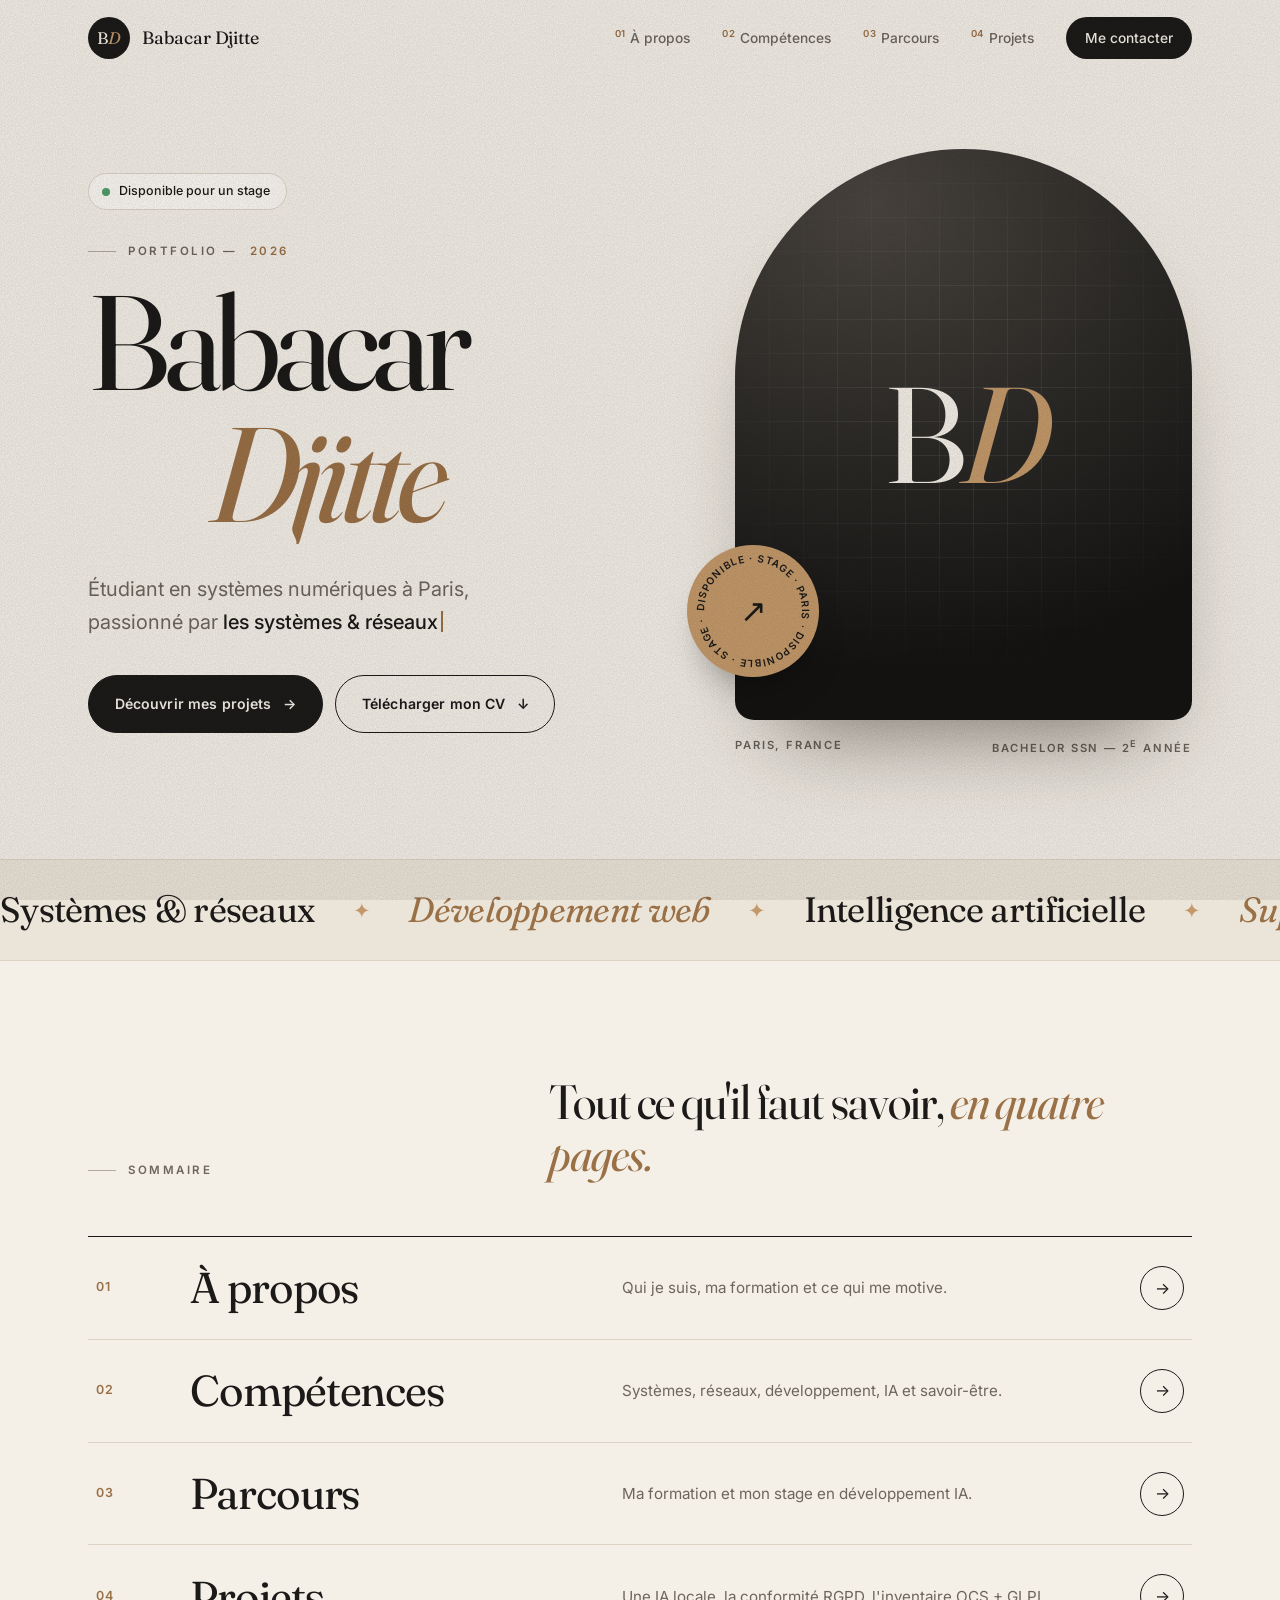
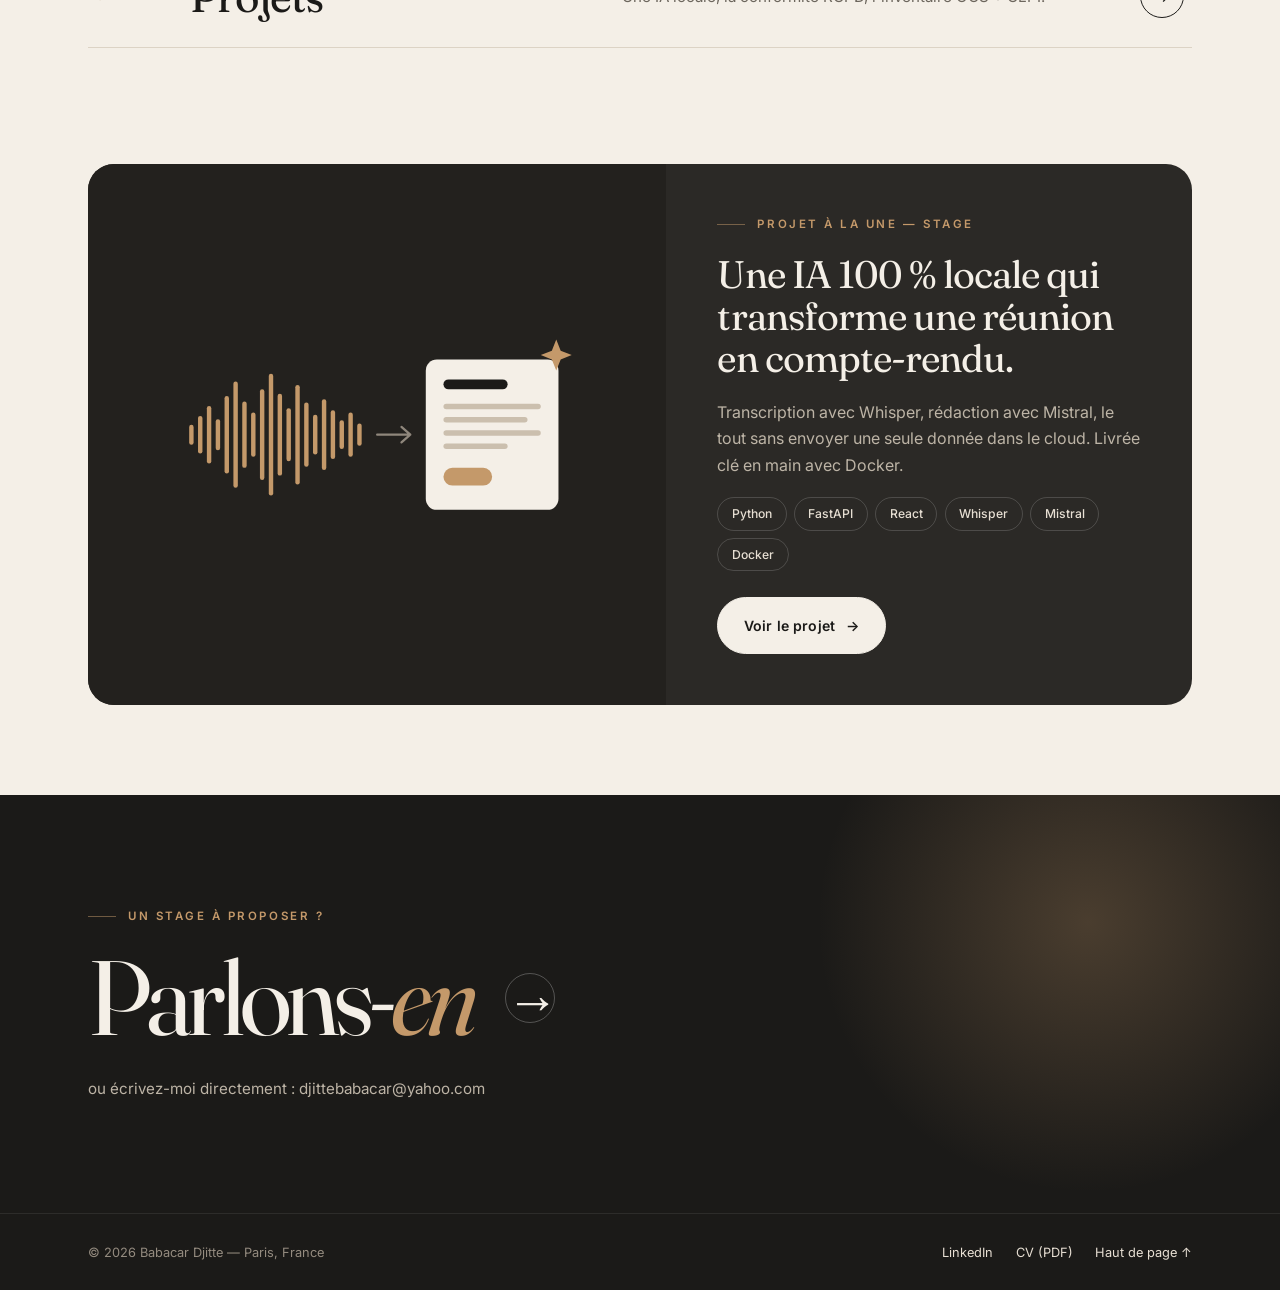
==== commit 47948c88: "Remplace le projet portfolio par le projet OCS Inventory + GLPI - Nouvelle fiche projet scolaire ave" ====
--- a/index.html
+++ b/index.html
@@ -101,7 +101,7 @@
         <li class="reveal"><a href="apropos.html"><span class="toc-num">01</span><span class="toc-title">À propos</span><span class="toc-desc">Qui je suis, ma formation et ce qui me motive.</span><span class="toc-arrow">→</span></a></li>
         <li class="reveal" data-d="1"><a href="competences.html"><span class="toc-num">02</span><span class="toc-title">Compétences</span><span class="toc-desc">Systèmes, réseaux, développement, IA et savoir-être.</span><span class="toc-arrow">→</span></a></li>
         <li class="reveal" data-d="2"><a href="parcours.html"><span class="toc-num">03</span><span class="toc-title">Parcours</span><span class="toc-desc">Ma formation et mon stage en développement IA.</span><span class="toc-arrow">→</span></a></li>
-        <li class="reveal" data-d="3"><a href="projets.html"><span class="toc-num">04</span><span class="toc-title">Projets</span><span class="toc-desc">Une IA 100 % locale, une mise en conformité RGPD…</span><span class="toc-arrow">→</span></a></li>
+        <li class="reveal" data-d="3"><a href="projets.html"><span class="toc-num">04</span><span class="toc-title">Projets</span><span class="toc-desc">Une IA locale, la conformité RGPD, l'inventaire OCS + GLPI.</span><span class="toc-arrow">→</span></a></li>
       </ol>
     </section>
 
--- a/style.css
+++ b/style.css
@@ -607,3 +607,19 @@
   *, *::before, *::after { animation: none !important; transition: none !important; }
   .js .reveal { opacity: 1; transform: none; }
 }
+
+/* ---------- Statut d'un projet ---------- */
+.status {
+  display: inline-flex; align-items: center; gap: .6rem; align-self: flex-start;
+  padding: .45rem .95rem .45rem .8rem; border-radius: 999px;
+  background: #f6ead7; border: 1px solid #e6cfa9;
+  font-size: .8rem !important; font-weight: 500; color: var(--ink) !important;
+}
+.dot-amber { background: #d08a2c; animation: pulse-amber 2.2s infinite; }
+@keyframes pulse-amber {
+  0% { box-shadow: 0 0 0 0 rgba(208, 138, 44, .45); }
+  70%, 100% { box-shadow: 0 0 0 8px rgba(208, 138, 44, 0); }
+}
+@media (max-width: 560px) {
+  .project-meta { flex-wrap: wrap; gap: .2rem 1rem; letter-spacing: .12em; font-size: .66rem; }
+}
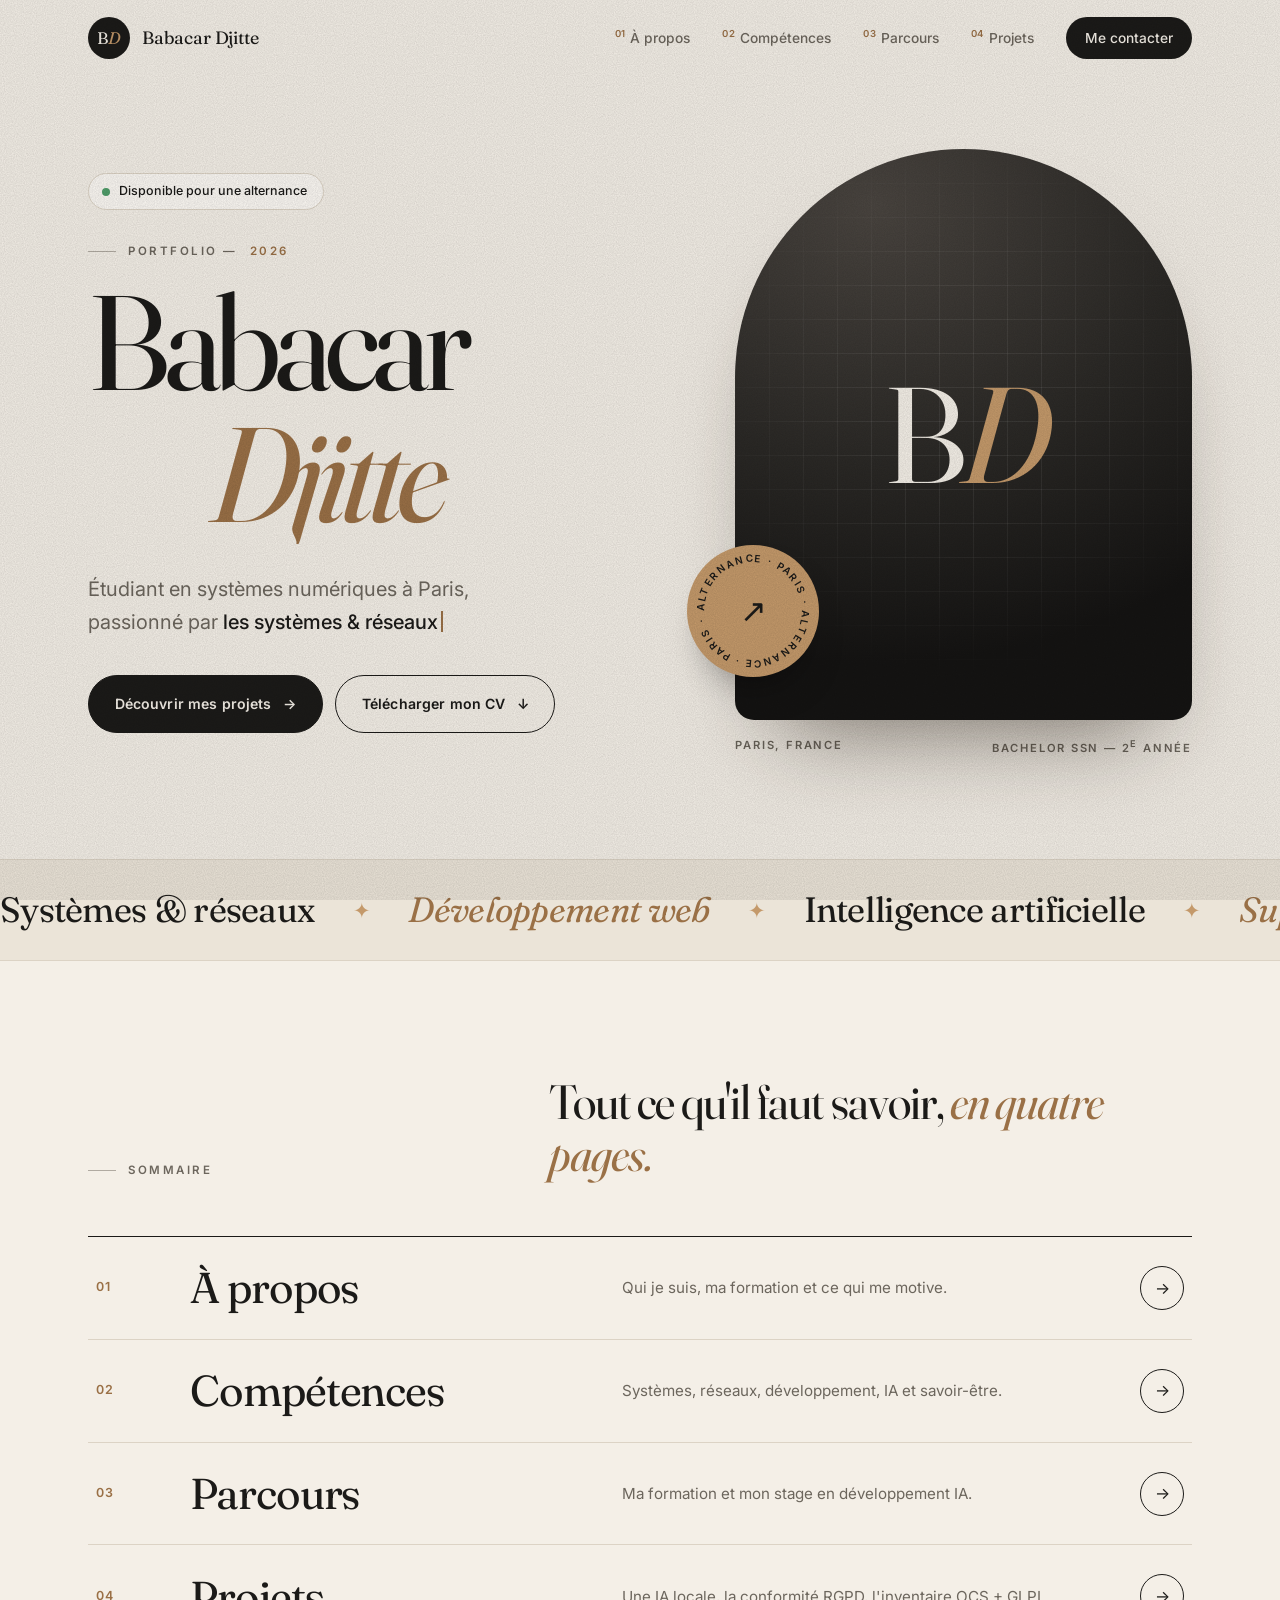
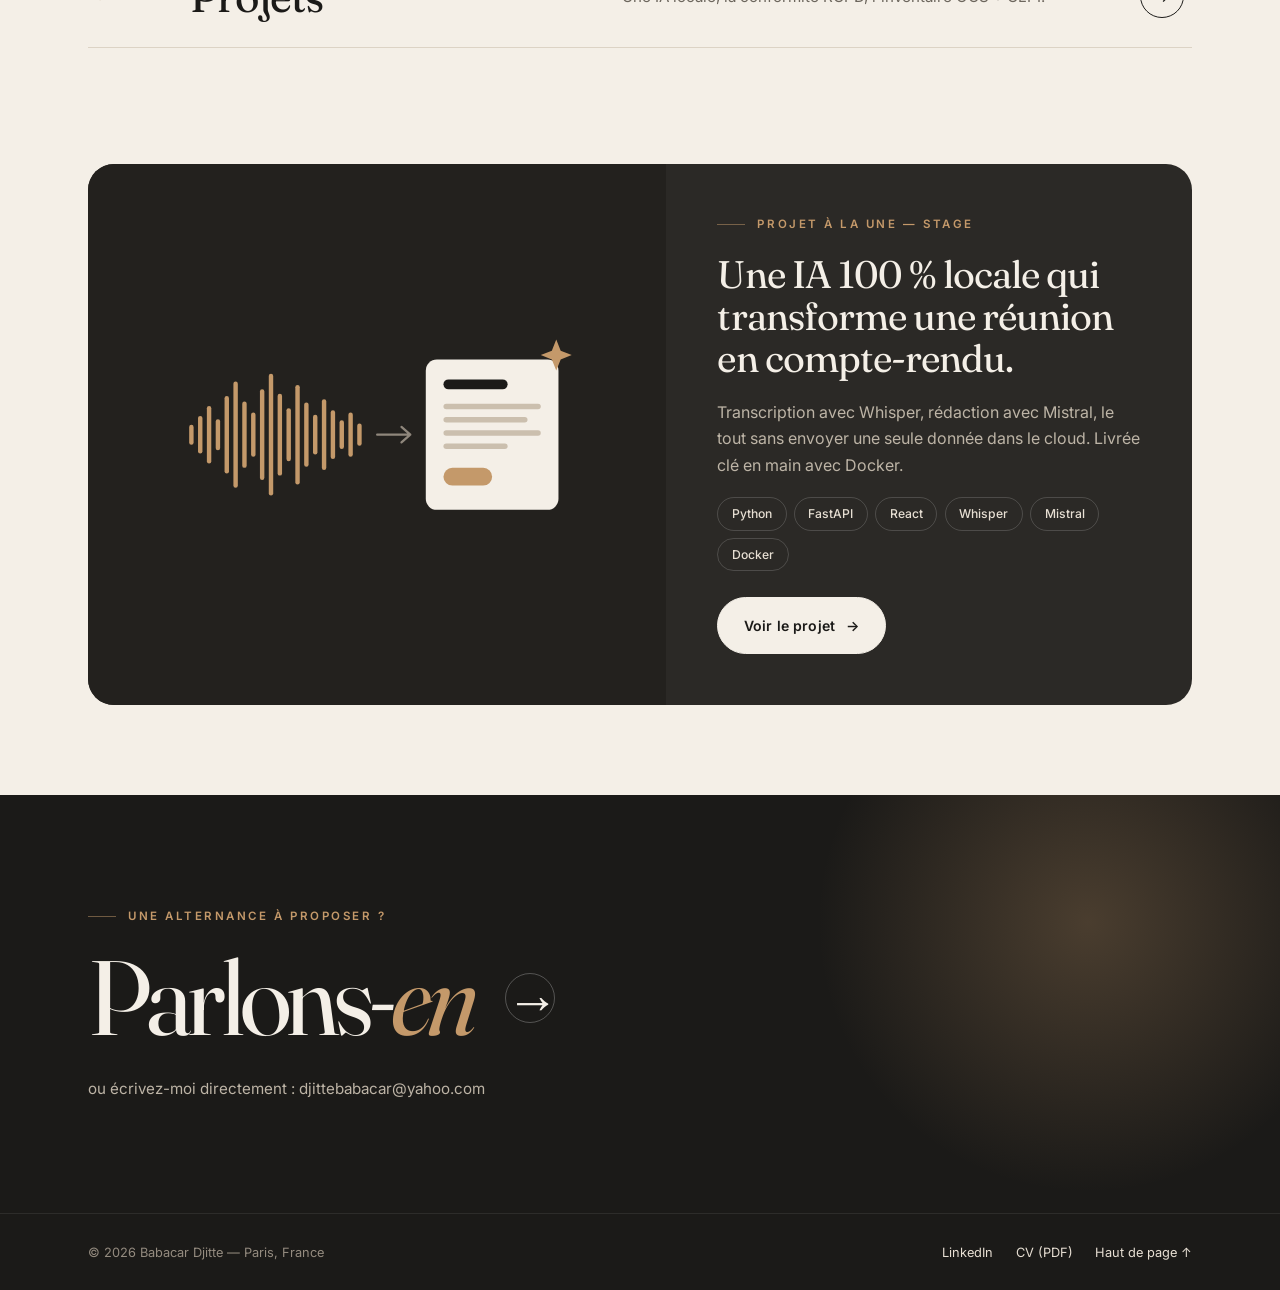
==== commit e91849c4: "Recherche d'alternance au lieu de stage Badges, appels à l'action, page Contact, textes de partage e" ====
--- a/index.html
+++ b/index.html
@@ -5,11 +5,11 @@
   <meta name="viewport" content="width=device-width, initial-scale=1, viewport-fit=cover">
   <meta name="theme-color" content="#f4efe7">
   <title>Babacar Djitte — Portfolio</title>
-  <meta name="description" content="Portfolio de Babacar Djitte, étudiant en Bachelor Sciences du Système Numérique à Paris : systèmes & réseaux, développement, IA. À la recherche d'un stage.">
+  <meta name="description" content="Portfolio de Babacar Djitte, étudiant en Bachelor Sciences du Système Numérique à Paris : systèmes & réseaux, développement, IA. À la recherche d'une alternance.">
   <meta property="og:type" content="website">
   <meta property="og:site_name" content="Babacar Djitte — Portfolio">
   <meta property="og:title" content="Babacar Djitte — Portfolio">
-  <meta property="og:description" content="Étudiant en systèmes numériques à Paris : systèmes & réseaux, développement, IA. À la recherche d'un stage.">
+  <meta property="og:description" content="Étudiant en systèmes numériques à Paris : systèmes & réseaux, développement, IA. À la recherche d'une alternance.">
   <meta property="og:url" content="https://babacardjitte38-cyber.github.io/">
   <meta property="og:image" content="https://babacardjitte38-cyber.github.io/og-image.png">
   <meta property="og:image:width" content="1200">
@@ -47,7 +47,7 @@
     <!-- ===== Hero ===== -->
     <section class="hero wrap">
       <div class="hero-text">
-        <p class="badge"><span class="dot"></span>Disponible pour un stage</p>
+        <p class="badge"><span class="dot"></span>Disponible pour une alternance</p>
         <p class="kicker">Portfolio — <span id="cover-year">2026</span></p>
         <h1 class="hero-title">
           <span class="line"><span>Babacar</span></span>
@@ -71,10 +71,10 @@
           <span class="portrait-mono" aria-hidden="true">B<em>D</em></span>
         </div>
         <figcaption><span>Paris, France</span><span>Bachelor SSN — 2<sup>e</sup> année</span></figcaption>
-        <a href="contact.html" class="stamp" aria-label="Me contacter pour un stage">
+        <a href="contact.html" class="stamp" aria-label="Me contacter pour une alternance">
           <svg viewBox="0 0 132 132" aria-hidden="true">
             <defs><path id="stamp-circle" d="M66,66 m-49,0 a49,49 0 1,1 98,0 a49,49 0 1,1 -98,0"/></defs>
-            <text><textPath href="#stamp-circle" textLength="300" lengthAdjust="spacing">Disponible · Stage · Paris · Disponible · Stage ·</textPath></text>
+            <text><textPath href="#stamp-circle" textLength="300" lengthAdjust="spacing">Alternance · Paris · Alternance · Paris ·</textPath></text>
           </svg>
           <b>↗</b>
         </a>
@@ -147,7 +147,7 @@
   <!-- ===== Bandeau contact ===== -->
   <section class="cta-band">
     <div class="wrap">
-      <p class="kicker">Un stage à proposer ?</p>
+      <p class="kicker">Une alternance à proposer ?</p>
       <a href="contact.html" class="cta-big"><span>Parlons-<em>en</em></span> <i>→</i></a>
       <p class="mail">ou écrivez-moi directement : <a class="u" href="mailto:djittebabacar@yahoo.com">djittebabacar@yahoo.com</a></p>
     </div>
--- a/style.css
+++ b/style.css
@@ -623,3 +623,4 @@
 @media (max-width: 560px) {
   .project-meta { flex-wrap: wrap; gap: .2rem 1rem; letter-spacing: .12em; font-size: .66rem; }
 }
+.status-done { background: #e4efe6; border-color: #bfd8c4; }
